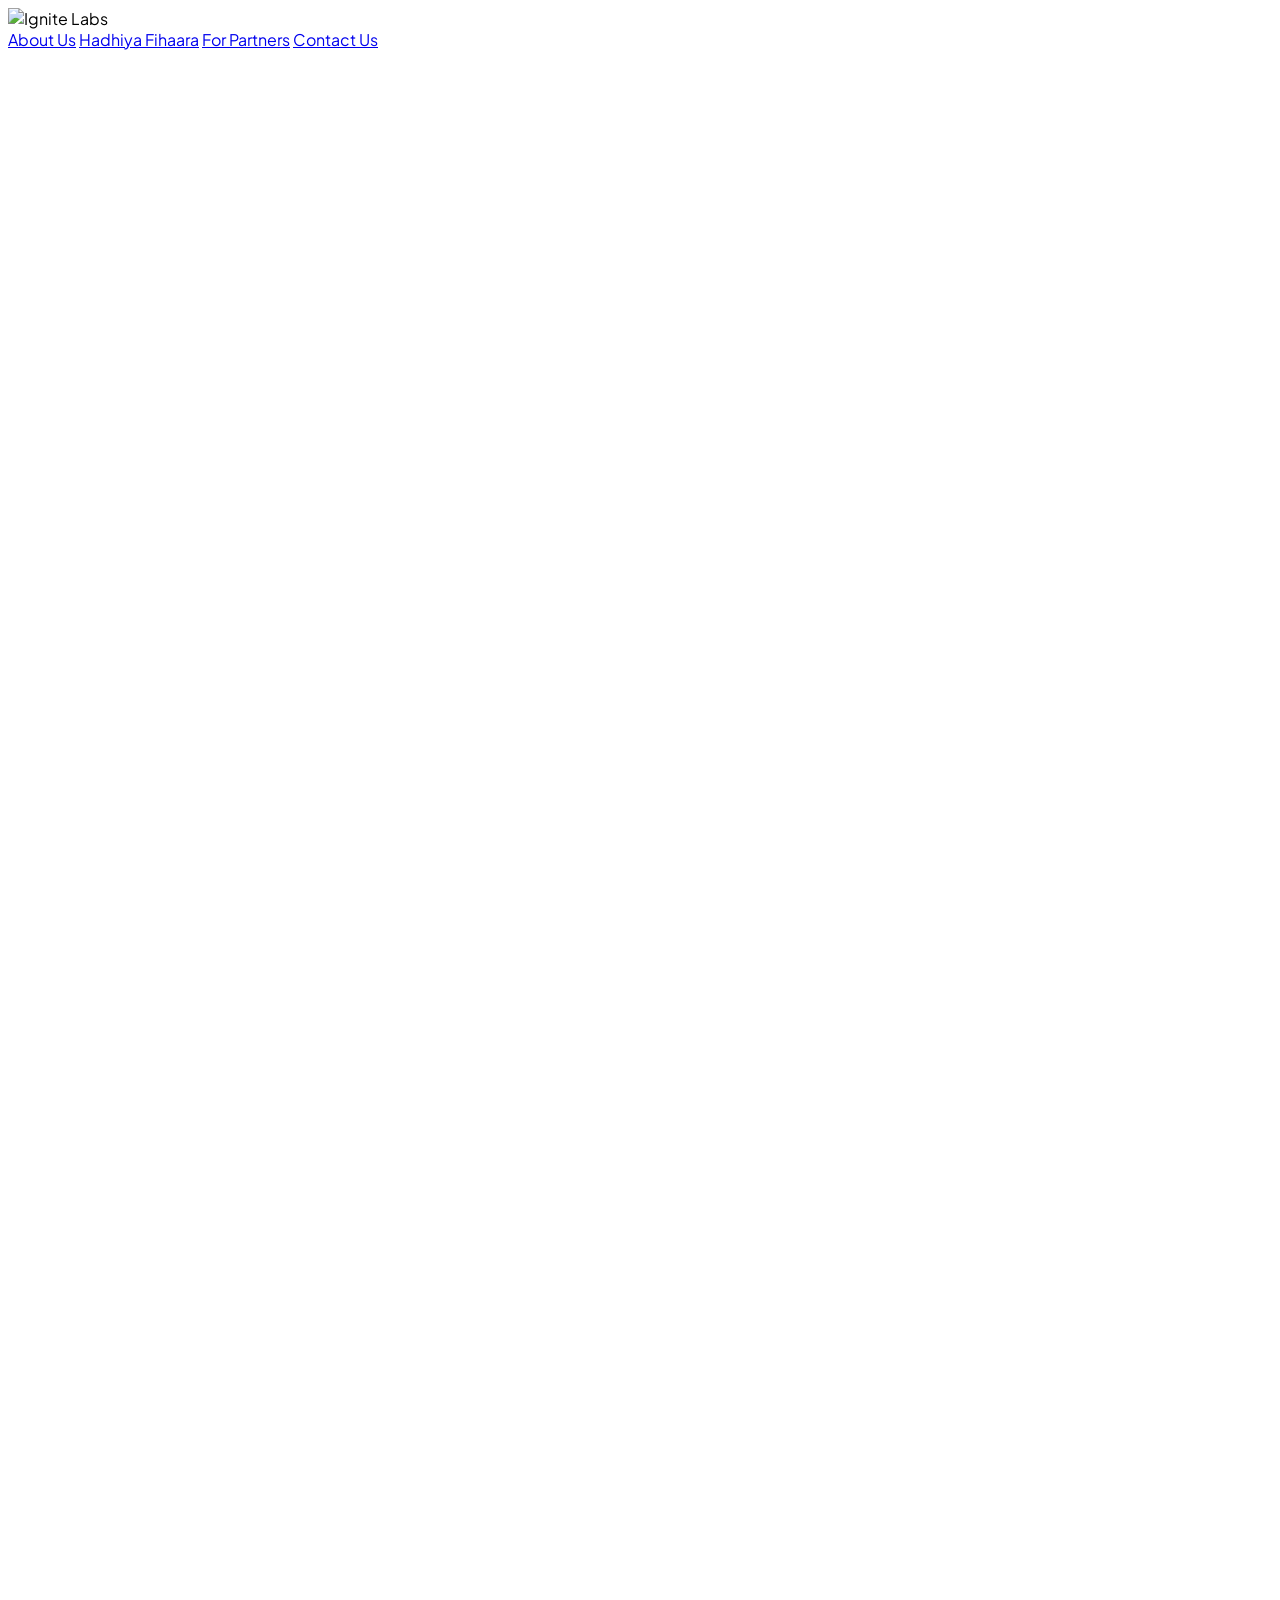
==== index.html @ 07622ad9 "feat: added homepage" ====
<!DOCTYPE html>
<html lang="en" class="scroll-smooth">
<head>
    <meta charset="UTF-8">
    <meta name="viewport" content="width=device-width, initial-scale=1.0">
    <title>Ignite Labs | Digital Engagement Platforms</title>
    <script src="https://cdn.tailwindcss.com"></script>
    <script src="https://unpkg.com/lucide@latest"></script>
    <link href="https://fonts.googleapis.com/css2?family=Plus+Jakarta+Sans:wght@300;400;500;600;700&display=swap" rel="stylesheet">
    <style>
        body { font-family: 'Plus Jakarta Sans', sans-serif; }
        .brand-gradient { background: linear-gradient(135deg, #f35d28 0%, #ff8c66 100%); }
        .glass { background: rgba(255, 255, 255, 0.03); backdrop-filter: blur(10px); }
        
        /* Scroll Reveal Animation Classes */
        .reveal {
            opacity: 0;
            transform: translateY(40px);
            transition: all 0.8s cubic-bezier(0.5, 0, 0, 1);
        }
        .reveal.active {
            opacity: 1;
            transform: translateY(0);
        }
        .delay-100 { transition-delay: 100ms; }
        .delay-200 { transition-delay: 200ms; }
        .delay-300 { transition-delay: 300ms; }
    </style>
</head>
<body class="bg-[#020617] text-slate-200 overflow-x-hidden">

    <nav class="fixed w-full z-50 glass border-b border-slate-800 transition-all duration-300">
        <div class="max-w-7xl mx-auto px-6 h-20 flex justify-between items-center">
            <div class="flex items-center gap-2">
                <img src="logo.svg" alt="Ignite Labs" class="h-10">
            </div>
            <div class="hidden md:flex gap-8 text-sm font-medium text-slate-400">
                <a href="#about" class="hover:text-[#f35d28] transition">About Us</a>
                <a href="#product" class="hover:text-[#f35d28] transition">Hadhiya Fihaara</a>
                <a href="#partners" class="hover:text-[#f35d28] transition">For Partners</a>
                <a href="#contact" class="bg-[#f35d28] text-white px-5 py-2 rounded-full hover:bg-orange-600 transition shadow-lg shadow-orange-500/20">Contact Us</a>
            </div>
        </div>
    </nav>

    <section class="relative pt-32 pb-20 lg:pt-48 lg:pb-32 overflow-hidden">
        <div class="max-w-7xl mx-auto px-6 grid lg:grid-cols-2 gap-12 items-center">
            <div class="relative z-10 reveal">
                <span class="text-[#f35d28] font-bold tracking-widest uppercase text-sm">Innovating Engagement</span>
                <h1 class="text-5xl lg:text-7xl font-extrabold text-white mt-4 mb-6 leading-tight">
                    Building the Future of <span class="text-[#f35d28]">Digital Value.</span>
                </h1>
                <p class="text-lg text-slate-400 mb-10 max-w-lg">
                    Ignite Labs develops scalable digital platforms designed to facilitate community engagement, rewards distribution, and promotional ecosystems in the Maldives.
                </p>
                <div class="flex gap-4">
                    <a href="#product" class="bg-[#f35d28] text-white px-8 py-4 rounded-xl font-bold hover:shadow-[0_0_20px_rgba(243,93,40,0.4)] transition-all">Explore Hadhiya Fihaara</a>
                </div>
            </div>
            <div class="relative reveal delay-200">
                <div class="absolute -inset-4 brand-gradient opacity-20 blur-3xl rounded-full"></div>
                <img src="https://images.unsplash.com/photo-1639762681485-074b7f938ba0?auto=format&fit=crop&q=80&w=1000" alt="Tech Infrastructure" class="relative rounded-3xl border border-slate-700 shadow-2xl">
            </div>
        </div>
    </section>

    <section id="about" class="py-24 bg-white text-slate-900">
        <div class="max-w-7xl mx-auto px-6">
            <div class="grid lg:grid-cols-2 gap-16 items-center">
                <div class="reveal">
                    <h2 class="text-4xl font-bold mb-6">Pioneering Localized Software Solutions</h2>
                    <p class="text-slate-600 text-lg leading-relaxed mb-6">
                        Registered in the Maldives, Ignite Labs is focused on building robust application infrastructure that bridges the gap between businesses and their communities. 
                    </p>
                    <p class="text-slate-600 text-lg leading-relaxed">
                        Our mission is to provide structured, transparent mechanisms for reward distribution while maintaining the highest standards of security and operational reliability.
                    </p>
                </div>
                <div class="grid grid-cols-2 gap-4">
                    <div class="p-8 bg-slate-50 rounded-2xl border border-slate-100 text-center reveal delay-100">
                        <div class="text-[#f35d28] font-bold text-4xl mb-2">100%</div>
                        <div class="text-slate-500 text-sm uppercase tracking-wide">Secure Infrastructure</div>
                    </div>
                    <div class="p-8 bg-slate-50 rounded-2xl border border-slate-100 text-center reveal delay-200">
                        <div class="text-[#f35d28] font-bold text-4xl mb-2">MVR</div>
                        <div class="text-slate-500 text-sm uppercase tracking-wide">Localized Focus</div>
                    </div>
                </div>
            </div>
        </div>
    </section>

    <section id="product" class="py-24 bg-[#020617] overflow-hidden">
        <div class="max-w-7xl mx-auto px-6">
            <div class="bg-slate-900/50 rounded-[2.5rem] border border-slate-800 p-8 lg:p-16 flex flex-col lg:flex-row gap-12 items-center reveal">
                <div class="lg:w-1/2 order-2 lg:order-1 reveal delay-100">
                    <img src="https://images.unsplash.com/photo-1512941937669-90a1b58e7e9c?auto=format&fit=crop&q=80&w=1000" alt="Hadhiya App" class="rounded-2xl shadow-2xl border border-slate-700">
                </div>
                <div class="lg:w-1/2 order-1 lg:order-2 reveal delay-200">
                    <div class="w-12 h-12 bg-[#f35d28]/10 rounded-lg flex items-center justify-center mb-6">
                        <i data-lucide="smartphone" class="text-[#f35d28]"></i>
                    </div>
                    <h2 class="text-4xl font-bold text-white mb-6 font-display">Hadhiya Fihaara App</h2>
                    <p class="text-slate-400 text-lg mb-8 leading-relaxed">
                        Our flagship digital rewards platform. Hadhiya Fihaara enables users to engage with promotional campaigns and redeem points effortlessly. It provides businesses with a powerful interface to distribute incentives and track engagement in real-time.
                    </p>
                    <ul class="space-y-4 mb-10">
                        <li class="flex items-start gap-3 text-slate-300">
                            <i data-lucide="check-circle-2" class="text-[#f35d28] shrink-0 mt-1"></i>
                            <span>Real-time digital reward and points redemption</span>
                        </li>
                        <li class="flex items-start gap-3 text-slate-300">
                            <i data-lucide="check-circle-2" class="text-[#f35d28] shrink-0 mt-1"></i>
                            <span>Structured merchant promotion and raffle tools</span>
                        </li>
                        <li class="flex items-start gap-3 text-slate-300">
                            <i data-lucide="check-circle-2" class="text-[#f35d28] shrink-0 mt-1"></i>
                            <span>Transparent participation and loyalty tracking</span>
                        </li>
                    </ul>
                </div>
            </div>
        </div>
    </section>

    <section id="partners" class="py-24 bg-[#0a0f24] border-y border-slate-800">
        <div class="max-w-7xl mx-auto px-6">
            <div class="text-center mb-16 reveal">
                <h2 class="text-4xl font-bold text-white mb-4">Designed for Brand Growth</h2>
                <p class="text-slate-400 max-w-2xl mx-auto">We provide local merchants, retailers, and media partners with a modern ecosystem to boost customer loyalty and campaign participation.</p>
            </div>
            
            <div class="grid md:grid-cols-3 gap-8 relative">
                <div class="hidden md:block absolute top-12 left-[16%] right-[16%] h-0.5 bg-slate-800 z-0"></div>

                <div class="relative z-10 text-center reveal delay-100">
                    <div class="w-24 h-24 mx-auto bg-slate-900 border-2 border-slate-700 rounded-full flex items-center justify-center mb-6 shadow-[0_0_30px_rgba(243,93,40,0.15)]">
                        <i data-lucide="megaphone" class="text-[#f35d28] w-10 h-10"></i>
                    </div>
                    <h3 class="text-xl font-bold text-white mb-3">1. Launch Campaigns</h3>
                    <p class="text-slate-400 text-sm">Merchants and media partners easily set up digital promotions, points systems, or live raffles via our partner portal.</p>
                </div>

                <div class="relative z-10 text-center reveal delay-200">
                    <div class="w-24 h-24 mx-auto bg-[#f35d28] border-4 border-[#0a0f24] rounded-full flex items-center justify-center mb-6 shadow-xl shadow-orange-500/20">
                        <i data-lucide="users" class="text-white w-10 h-10"></i>
                    </div>
                    <h3 class="text-xl font-bold text-white mb-3">2. Engage Users</h3>
                    <p class="text-slate-400 text-sm">Customers participate seamlessly through the Hadhiya mobile app, driving digital footfall and brand interaction.</p>
                </div>

                <div class="relative z-10 text-center reveal delay-300">
                    <div class="w-24 h-24 mx-auto bg-slate-900 border-2 border-slate-700 rounded-full flex items-center justify-center mb-6 shadow-[0_0_30px_rgba(243,93,40,0.15)]">
                        <i data-lucide="award" class="text-[#f35d28] w-10 h-10"></i>
                    </div>
                    <h3 class="text-xl font-bold text-white mb-3">3. Reward Loyalty</h3>
                    <p class="text-slate-400 text-sm">Distribute promotional points, exclusive vouchers, and raffle prizes securely to participating users.</p>
                </div>
            </div>
        </div>
    </section>

    <section id="capabilities" class="py-24">
        <div class="max-w-7xl mx-auto px-6 text-center mb-16 reveal">
            <h2 class="text-4xl font-bold text-white mb-4">Platform Capabilities</h2>
            <p class="text-slate-400 max-w-2xl mx-auto">Engineered for high-traffic environments and secure digital interactions.</p>
        </div>
        <div class="max-w-7xl mx-auto px-6 grid md:grid-cols-2 lg:grid-cols-4 gap-6">
            <div class="p-8 rounded-3xl border border-slate-800 bg-slate-900/30 hover:bg-slate-900/60 transition reveal">
                <i data-lucide="gift" class="text-[#f35d28] mb-6 w-10 h-10"></i>
                <h3 class="text-xl font-bold text-white mb-3">Digital Rewards</h3>
                <p class="text-slate-400 text-sm">Centralized tools for seamless distribution of incentives and promotional vouchers.</p>
            </div>
            <div class="p-8 rounded-3xl border border-slate-800 bg-slate-900/30 hover:bg-slate-900/60 transition reveal delay-100">
                <i data-lucide="bar-chart-3" class="text-[#f35d28] mb-6 w-10 h-10"></i>
                <h3 class="text-xl font-bold text-white mb-3">Campaign Analytics</h3>
                <p class="text-slate-400 text-sm">Provide participating merchants with clear insights into promotion performance and reach.</p>
            </div>
            <div class="p-8 rounded-3xl border border-slate-800 bg-slate-900/30 hover:bg-slate-900/60 transition reveal delay-200">
                <i data-lucide="layers" class="text-[#f35d28] mb-6 w-10 h-10"></i>
                <h3 class="text-xl font-bold text-white mb-3">Scalable Architecture</h3>
                <p class="text-slate-400 text-sm">Cloud-native infrastructure designed to handle growth and rapid spikes in traffic.</p>
            </div>
            <div class="p-8 rounded-3xl border border-slate-800 bg-slate-900/30 hover:bg-slate-900/60 transition reveal delay-300">
                <i data-lucide="shield-check" class="text-[#f35d28] mb-6 w-10 h-10"></i>
                <h3 class="text-xl font-bold text-white mb-3">Secure Systems</h3>
                <p class="text-slate-400 text-sm">Hardened security protocols protecting both merchant and user data interactions.</p>
            </div>
        </div>
    </section>

    <footer id="contact" class="bg-slate-950 border-t border-slate-900 pt-20 pb-10">
        <div class="max-w-7xl mx-auto px-6 grid md:grid-cols-3 gap-12 mb-16 reveal">
            <div>
                <img src="logo.svg" alt="Ignite Labs" class="h-10 mb-6">
                <p class="text-slate-500 text-sm max-w-xs leading-relaxed">
                    Developing digital platforms designed to power modern engagement and reward ecosystems in the Maldives and beyond.
                </p>
            </div>
            <div>
                <h4 class="text-white font-bold mb-6 italic underline decoration-[#f35d28]">Navigation</h4>
                <ul class="space-y-4 text-sm text-slate-400">
                    <li><a href="#about" class="hover:text-white transition">About Ignite Labs</a></li>
                    <li><a href="#product" class="hover:text-white transition">Hadhiya Fihaara</a></li>
                    <li><a href="#partners" class="hover:text-white transition">For Partners</a></li>
                    <li><a href="#capabilities" class="hover:text-white transition">Platform Capabilities</a></li>
                </ul>
            </div>
            <div>
                <h4 class="text-white font-bold mb-6 italic underline decoration-[#f35d28]">Contact</h4>
                <p class="text-slate-400 text-sm mb-4">Interested in partnering with us?</p>
                <a href="mailto:contact@ignitelabs.mv" class="text-white font-medium hover:text-[#f35d28] transition flex items-center gap-2">
                    <i data-lucide="mail" class="w-4 h-4"></i>
                    contact@ignitelabs.mv
                </a>
            </div>
        </div>
        <div class="max-w-7xl mx-auto px-6 border-t border-slate-900 pt-8 flex flex-col md:flex-row justify-between items-center gap-4 reveal">
            <p class="text-slate-600 text-xs">© 2026 Ignite Labs LLC. All rights reserved.</p>
            <div class="flex gap-6 text-slate-600 text-xs">
                <a href="#" class="hover:text-slate-400 transition">Privacy Policy</a>
                <a href="#" class="hover:text-slate-400 transition">Terms of Service</a>
            </div>
        </div>
    </footer>

    <script>
        // Initialize Icons
        lucide.createIcons();

        // Scroll Reveal Logic
        document.addEventListener('DOMContentLoaded', () => {
            const observerOptions = {
                root: null,
                rootMargin: '0px',
                threshold: 0.15 
            };

            const observer = new IntersectionObserver((entries, observer) => {
                entries.forEach(entry => {
                    if (entry.isIntersecting) {
                        entry.target.classList.add('active');
                        observer.unobserve(entry.target); 
                    }
                });
            }, observerOptions);

            document.querySelectorAll('.reveal').forEach((element) => {
                observer.observe(element);
            });
        });
    </script>
</body>
</html>
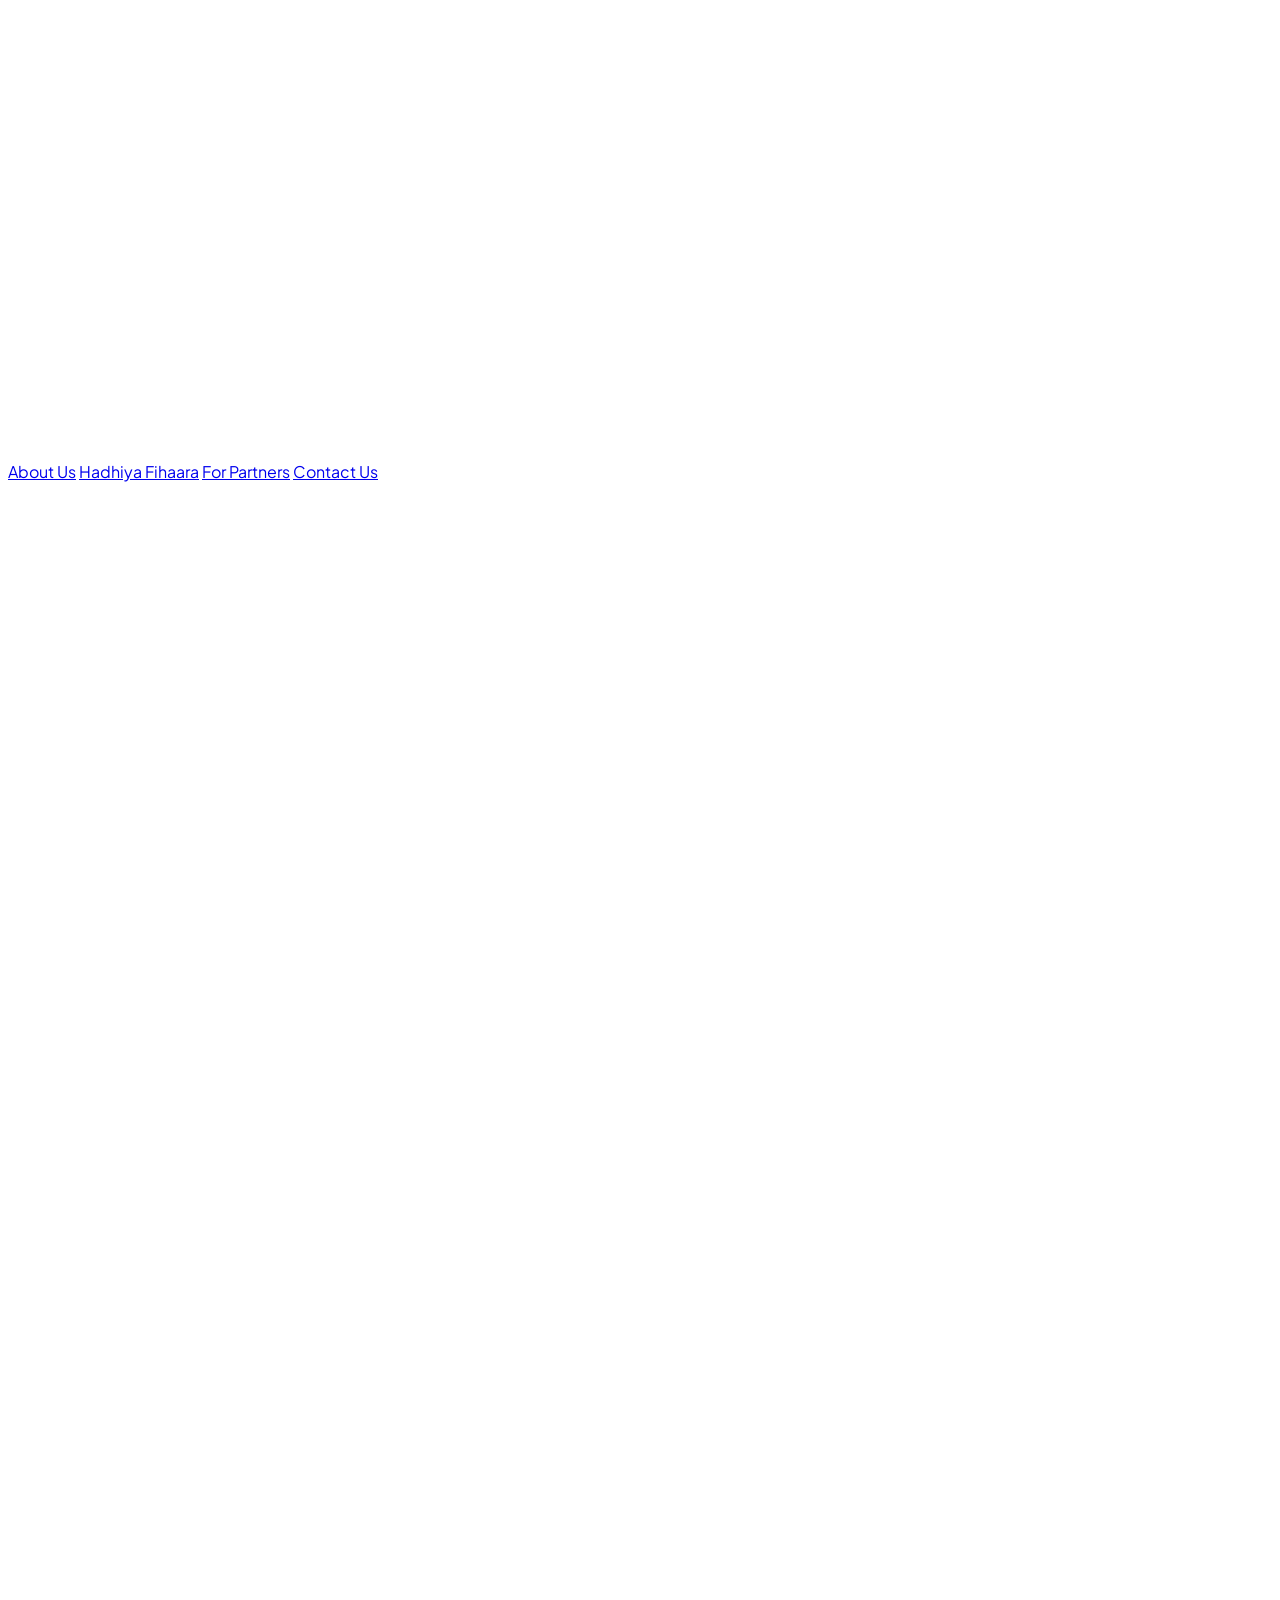
==== commit e38f6f9a: "patch: logo update" ====
--- a/index.html
+++ b/index.html
@@ -32,7 +32,7 @@
     <nav class="fixed w-full z-50 glass border-b border-slate-800 transition-all duration-300">
         <div class="max-w-7xl mx-auto px-6 h-20 flex justify-between items-center">
             <div class="flex items-center gap-2">
-                <img src="logo.svg" alt="Ignite Labs" class="h-10">
+                <img src="logo_hr_light.svg" alt="Ignite Labs" class="h-10">
             </div>
             <div class="hidden md:flex gap-8 text-sm font-medium text-slate-400">
                 <a href="#about" class="hover:text-[#f35d28] transition">About Us</a>
@@ -218,8 +218,8 @@
         <div class="max-w-7xl mx-auto px-6 border-t border-slate-900 pt-8 flex flex-col md:flex-row justify-between items-center gap-4 reveal">
             <p class="text-slate-600 text-xs">© 2026 Ignite Labs LLC. All rights reserved.</p>
             <div class="flex gap-6 text-slate-600 text-xs">
-                <a href="#" class="hover:text-slate-400 transition">Privacy Policy</a>
-                <a href="#" class="hover:text-slate-400 transition">Terms of Service</a>
+                <a href="privacy.html" class="hover:text-slate-400 transition">Privacy Policy</a>
+                <a href="terms.html" class="hover:text-slate-400 transition">Terms of Service</a>
             </div>
         </div>
     </footer>
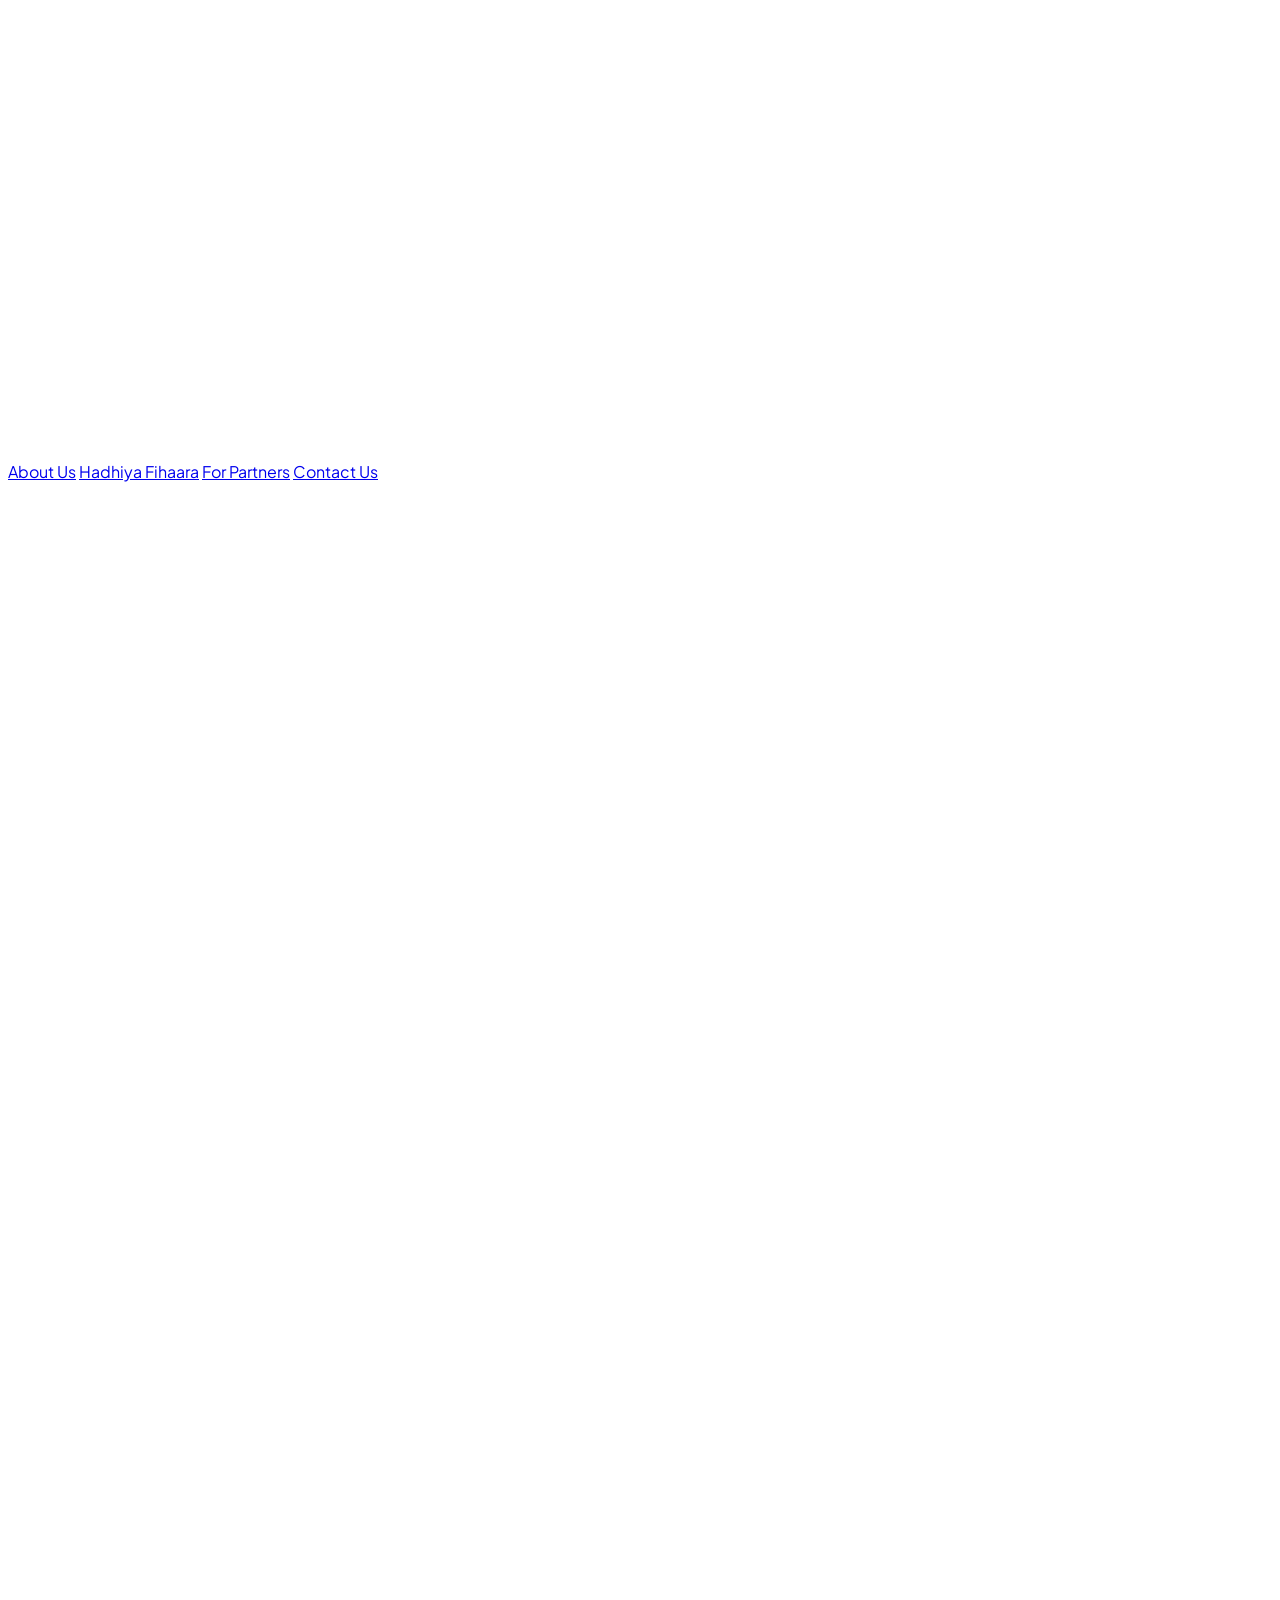
==== commit e5be4293: "patch: footer logo update" ====
--- a/index.html
+++ b/index.html
@@ -192,7 +192,7 @@
     <footer id="contact" class="bg-slate-950 border-t border-slate-900 pt-20 pb-10">
         <div class="max-w-7xl mx-auto px-6 grid md:grid-cols-3 gap-12 mb-16 reveal">
             <div>
-                <img src="logo.svg" alt="Ignite Labs" class="h-10 mb-6">
+                <img src="logo_hr_light.svg" alt="Ignite Labs" class="h-10 mb-6">
                 <p class="text-slate-500 text-sm max-w-xs leading-relaxed">
                     Developing digital platforms designed to power modern engagement and reward ecosystems in the Maldives and beyond.
                 </p>
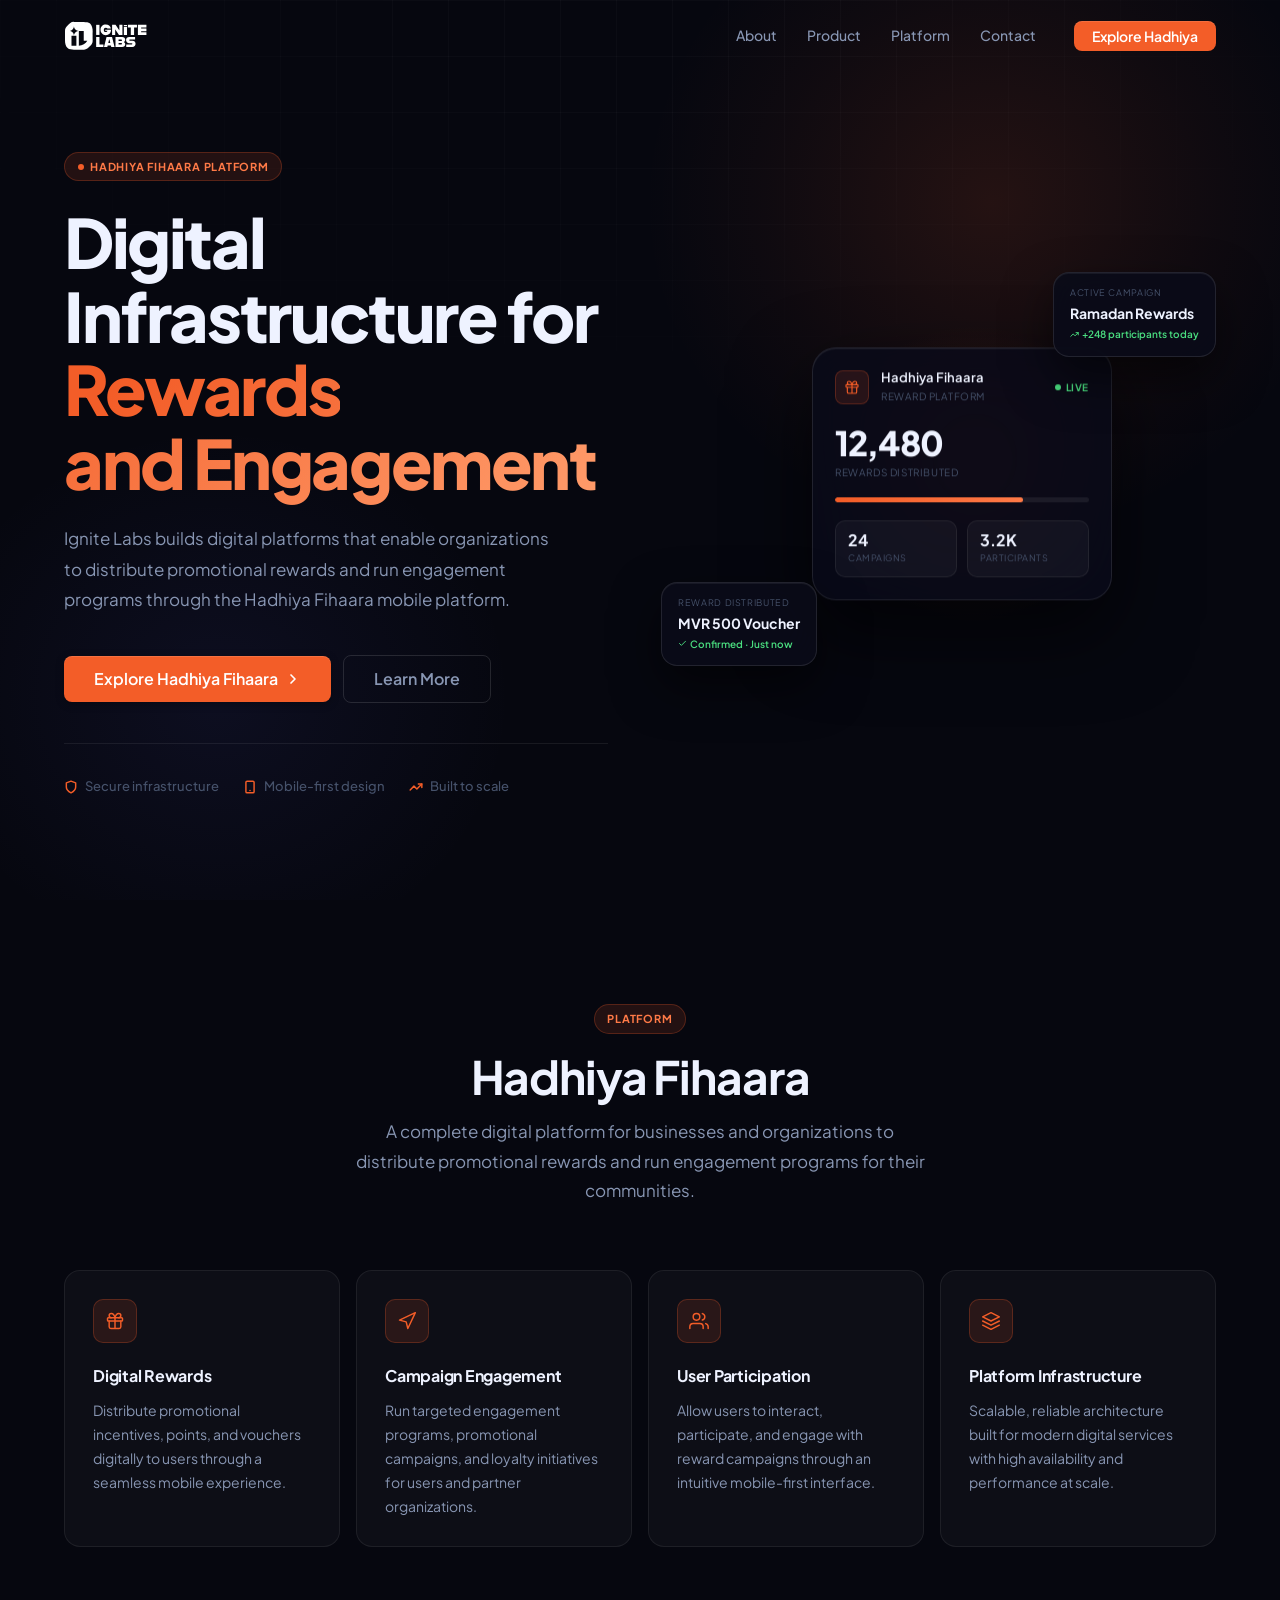
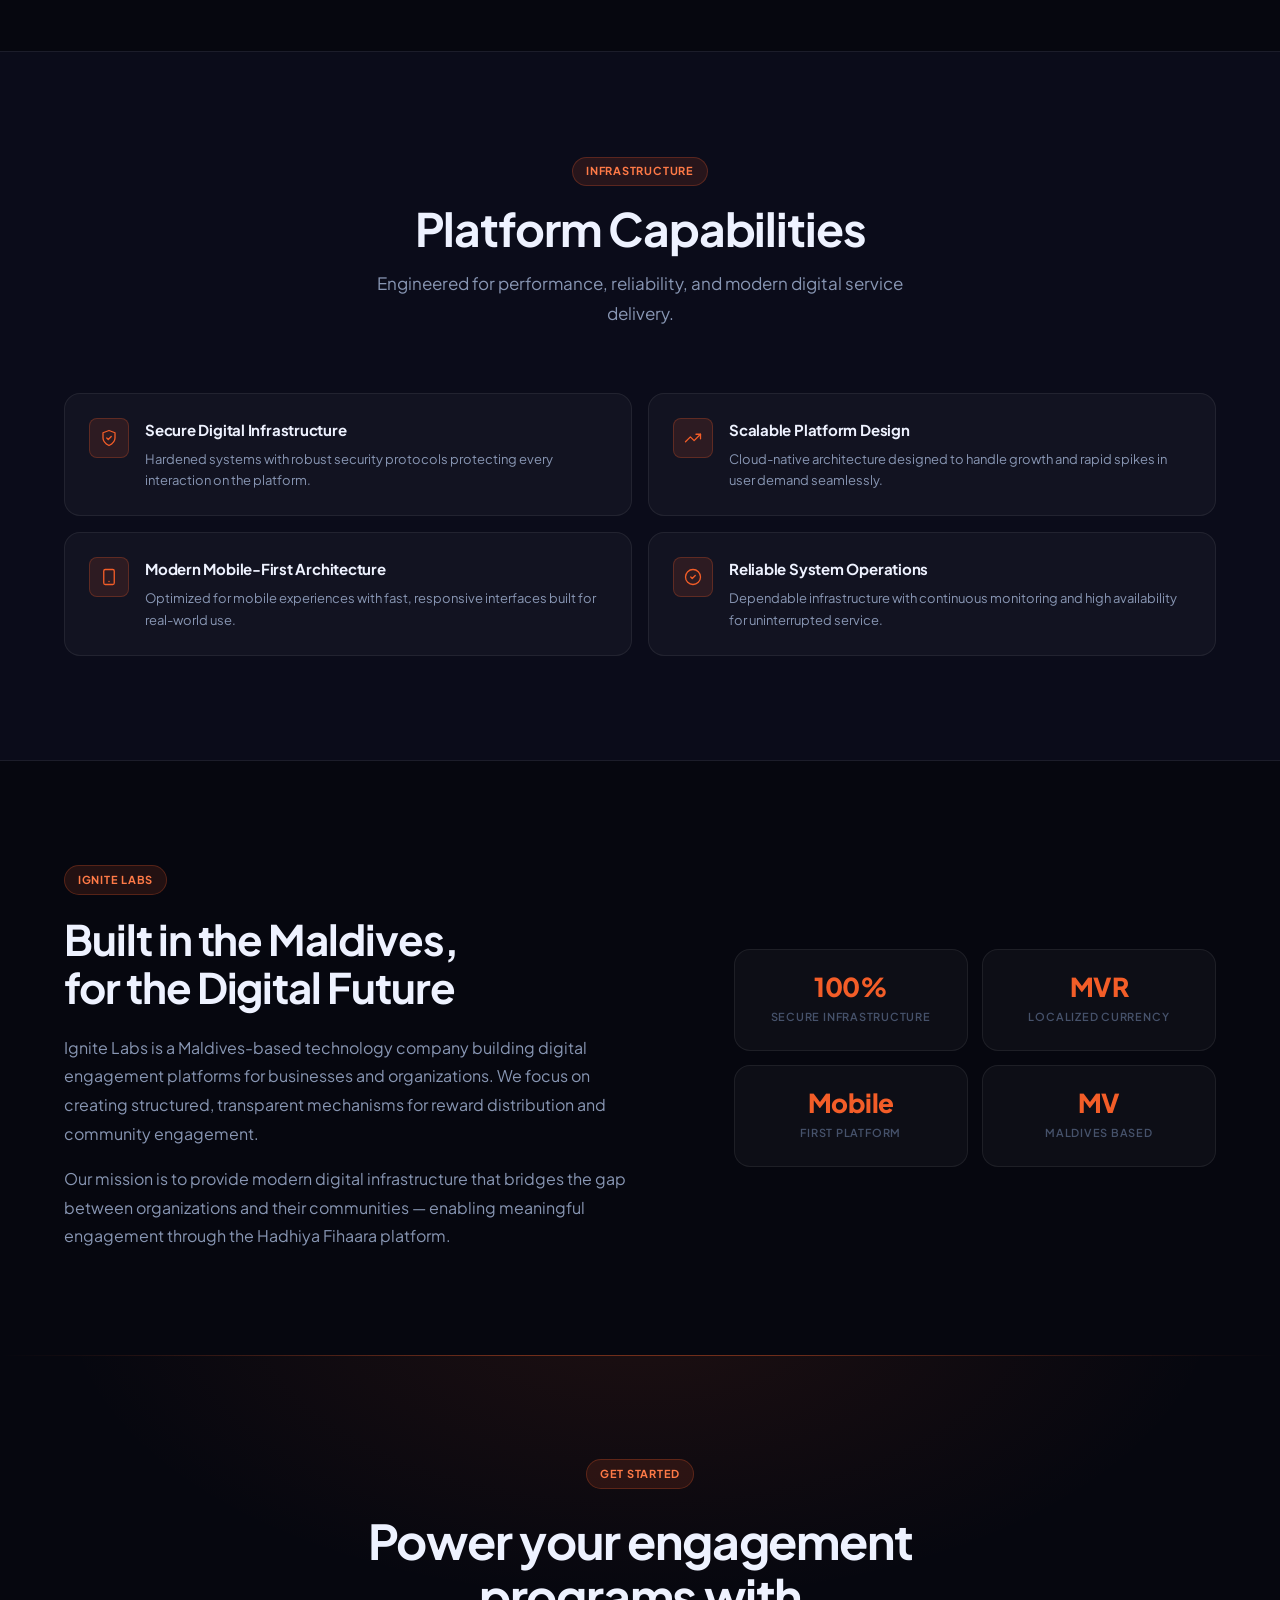
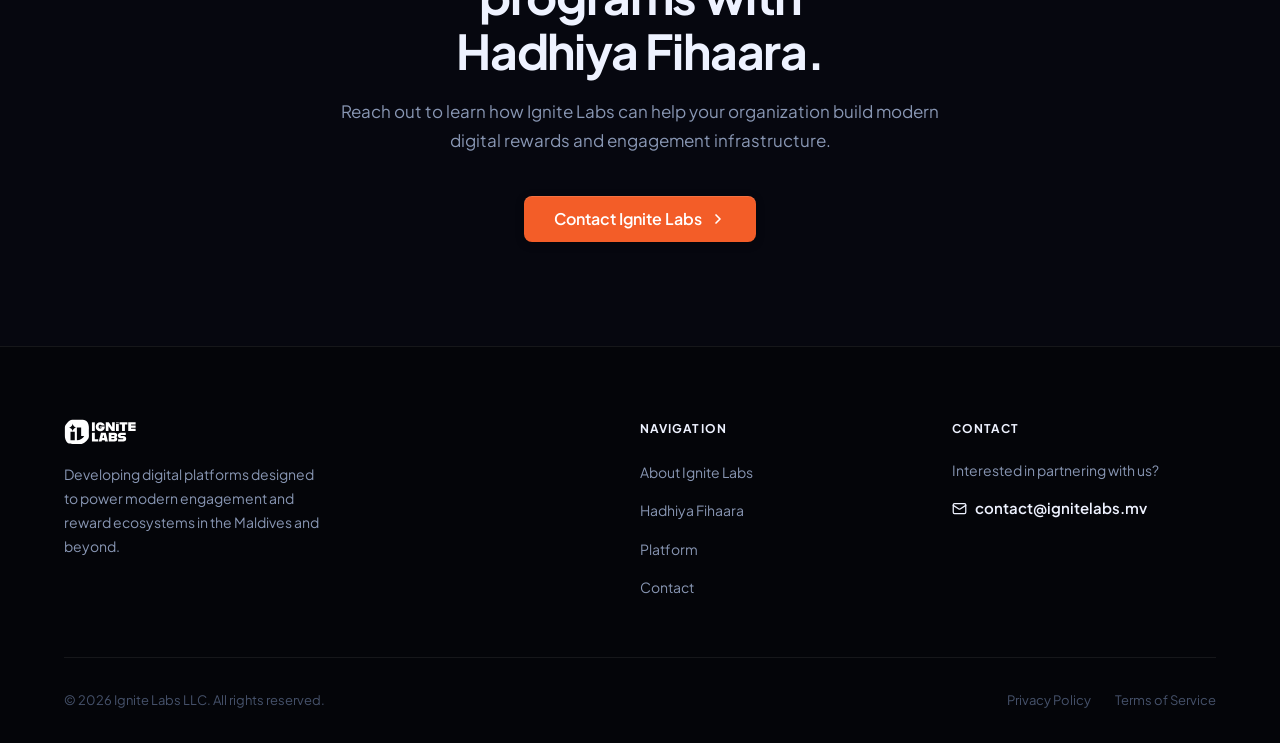
==== commit f1ab55fe: "Redesign: premium fintech/SaaS landing page Complete redesign of the Ignite Labs website into a prem" ====
--- a/index.html
+++ b/index.html
@@ -1,254 +1,522 @@
 <!DOCTYPE html>
-<html lang="en" class="scroll-smooth">
+<html lang="en">
 <head>
-    <meta charset="UTF-8">
-    <meta name="viewport" content="width=device-width, initial-scale=1.0">
-    <title>Ignite Labs | Digital Engagement Platforms</title>
-    <script src="https://cdn.tailwindcss.com"></script>
-    <script src="https://unpkg.com/lucide@latest"></script>
-    <link href="https://fonts.googleapis.com/css2?family=Plus+Jakarta+Sans:wght@300;400;500;600;700&display=swap" rel="stylesheet">
-    <style>
-        body { font-family: 'Plus Jakarta Sans', sans-serif; }
-        .brand-gradient { background: linear-gradient(135deg, #f35d28 0%, #ff8c66 100%); }
-        .glass { background: rgba(255, 255, 255, 0.03); backdrop-filter: blur(10px); }
-        
-        /* Scroll Reveal Animation Classes */
-        .reveal {
-            opacity: 0;
-            transform: translateY(40px);
-            transition: all 0.8s cubic-bezier(0.5, 0, 0, 1);
-        }
-        .reveal.active {
-            opacity: 1;
-            transform: translateY(0);
-        }
-        .delay-100 { transition-delay: 100ms; }
-        .delay-200 { transition-delay: 200ms; }
-        .delay-300 { transition-delay: 300ms; }
-    </style>
+  <meta charset="UTF-8">
+  <meta name="viewport" content="width=device-width, initial-scale=1.0">
+  <title>Ignite Labs — Digital Infrastructure for Rewards and Engagement</title>
+  <meta name="description" content="Ignite Labs builds digital platforms that enable organizations to distribute promotional rewards and run engagement programs through the Hadhiya Fihaara mobile platform.">
+  <meta name="theme-color" content="#06070f">
+
+  <link rel="preconnect" href="https://fonts.googleapis.com">
+  <link rel="preconnect" href="https://fonts.gstatic.com" crossorigin>
+  <link href="https://fonts.googleapis.com/css2?family=Plus+Jakarta+Sans:wght@400;500;600;700;800&display=swap" rel="stylesheet">
+  <link rel="stylesheet" href="styles.css">
 </head>
-<body class="bg-[#020617] text-slate-200 overflow-x-hidden">
-
-    <nav class="fixed w-full z-50 glass border-b border-slate-800 transition-all duration-300">
-        <div class="max-w-7xl mx-auto px-6 h-20 flex justify-between items-center">
-            <div class="flex items-center gap-2">
-                <img src="logo_hr_light.svg" alt="Ignite Labs" class="h-10">
+<body>
+
+  <!-- ════════════════════════════════════════════
+       NAVIGATION
+  ════════════════════════════════════════════ -->
+  <nav class="nav" id="nav">
+    <div class="nav__inner">
+      <a href="#" class="nav__logo" aria-label="Ignite Labs home">
+        <img src="logo_hr_light.svg" alt="Ignite Labs">
+      </a>
+
+      <div class="nav__links">
+        <a href="#about">About</a>
+        <a href="#product">Product</a>
+        <a href="#platform">Platform</a>
+        <a href="#contact">Contact</a>
+      </div>
+
+      <div class="nav__cta">
+        <a href="#product" class="btn btn--nav">Explore Hadhiya</a>
+      </div>
+
+      <button class="nav__mobile-btn" id="mobile-btn" aria-label="Open menu" aria-expanded="false">
+        <svg xmlns="http://www.w3.org/2000/svg" width="22" height="22" viewBox="0 0 24 24"
+             fill="none" stroke="currentColor" stroke-width="2"
+             stroke-linecap="round" stroke-linejoin="round">
+          <line x1="3" y1="6"  x2="21" y2="6"/>
+          <line x1="3" y1="12" x2="21" y2="12"/>
+          <line x1="3" y1="18" x2="21" y2="18"/>
+        </svg>
+      </button>
+    </div>
+
+    <div class="nav__mobile-menu" id="mobile-menu">
+      <a href="#about">About</a>
+      <a href="#product">Product</a>
+      <a href="#platform">Platform</a>
+      <a href="#contact">Contact</a>
+      <a href="#product" class="btn btn--primary" style="margin-top:0.5rem;justify-content:center;">Explore Hadhiya</a>
+    </div>
+  </nav>
+
+
+  <!-- ════════════════════════════════════════════
+       HERO
+  ════════════════════════════════════════════ -->
+  <section class="hero" id="home">
+    <div class="hero__bg" aria-hidden="true">
+      <div class="hero__bg-r1"></div>
+      <div class="hero__bg-r2"></div>
+      <div class="hero__bg-grid"></div>
+    </div>
+
+    <div class="container hero__container">
+
+      <!-- Left: copy -->
+      <div class="hero__content">
+        <div class="hero__eyebrow">
+          <span class="badge">
+            <span class="badge__dot"></span>
+            Hadhiya Fihaara Platform
+          </span>
+        </div>
+
+        <h1 class="hero__headline">
+          Digital Infrastructure for
+          <span>Rewards and&nbsp;Engagement</span>
+        </h1>
+
+        <p class="hero__subtext">
+          Ignite Labs builds digital platforms that enable organizations to distribute
+          promotional rewards and run engagement programs through the Hadhiya Fihaara
+          mobile platform.
+        </p>
+
+        <div class="hero__actions">
+          <a href="#product" class="btn btn--primary btn--lg">
+            Explore Hadhiya Fihaara
+            <svg xmlns="http://www.w3.org/2000/svg" width="16" height="16" viewBox="0 0 24 24"
+                 fill="none" stroke="currentColor" stroke-width="2.5"
+                 stroke-linecap="round" stroke-linejoin="round" aria-hidden="true">
+              <path d="m9 18 6-6-6-6"/>
+            </svg>
+          </a>
+          <a href="#about" class="btn btn--ghost btn--lg">Learn More</a>
+        </div>
+
+        <div class="hero__trust">
+          <span class="hero__trust-item">
+            <svg xmlns="http://www.w3.org/2000/svg" width="14" height="14" viewBox="0 0 24 24"
+                 fill="none" stroke="currentColor" stroke-width="2.5"
+                 stroke-linecap="round" stroke-linejoin="round" aria-hidden="true">
+              <path d="M12 22s8-4 8-10V5l-8-3-8 3v7c0 6 8 10 8 10z"/>
+            </svg>
+            Secure infrastructure
+          </span>
+          <span class="hero__trust-item">
+            <svg xmlns="http://www.w3.org/2000/svg" width="14" height="14" viewBox="0 0 24 24"
+                 fill="none" stroke="currentColor" stroke-width="2.5"
+                 stroke-linecap="round" stroke-linejoin="round" aria-hidden="true">
+              <rect x="5" y="2" width="14" height="20" rx="2" ry="2"/>
+              <line x1="12" y1="18" x2="12.01" y2="18"/>
+            </svg>
+            Mobile-first design
+          </span>
+          <span class="hero__trust-item">
+            <svg xmlns="http://www.w3.org/2000/svg" width="14" height="14" viewBox="0 0 24 24"
+                 fill="none" stroke="currentColor" stroke-width="2.5"
+                 stroke-linecap="round" stroke-linejoin="round" aria-hidden="true">
+              <polyline points="22 7 13.5 15.5 8.5 10.5 2 17"/>
+              <polyline points="16 7 22 7 22 13"/>
+            </svg>
+            Built to scale
+          </span>
+        </div>
+      </div>
+
+      <!-- Right: CSS product mockup -->
+      <div class="hero__visual" aria-hidden="true">
+        <div class="mockup">
+          <div class="mockup__glow"></div>
+
+          <!-- Main dashboard card -->
+          <div class="mockup__main">
+            <div class="mockup__header">
+              <div class="mockup__icon">
+                <!-- Gift icon -->
+                <svg xmlns="http://www.w3.org/2000/svg" width="16" height="16" viewBox="0 0 24 24"
+                     fill="none" stroke="currentColor" stroke-width="1.75"
+                     stroke-linecap="round" stroke-linejoin="round">
+                  <rect x="3" y="8" width="18" height="4" rx="1"/>
+                  <path d="M12 8v13M19 12v7a2 2 0 0 1-2 2H7a2 2 0 0 1-2-2v-7"/>
+                  <path d="M7.5 8a2.5 2.5 0 0 1 0-5A4.8 8 0 0 1 12 8a4.8 8 0 0 1 4.5-5 2.5 2.5 0 0 1 0 5"/>
+                </svg>
+              </div>
+              <div>
+                <div class="mockup__name">Hadhiya Fihaara</div>
+                <div class="mockup__sub">Reward Platform</div>
+              </div>
+              <div class="mockup__live">
+                <span class="mockup__live-dot"></span>
+                Live
+              </div>
             </div>
-            <div class="hidden md:flex gap-8 text-sm font-medium text-slate-400">
-                <a href="#about" class="hover:text-[#f35d28] transition">About Us</a>
-                <a href="#product" class="hover:text-[#f35d28] transition">Hadhiya Fihaara</a>
-                <a href="#partners" class="hover:text-[#f35d28] transition">For Partners</a>
-                <a href="#contact" class="bg-[#f35d28] text-white px-5 py-2 rounded-full hover:bg-orange-600 transition shadow-lg shadow-orange-500/20">Contact Us</a>
+
+            <div class="mockup__stat">
+              <div class="mockup__stat-num">12,480</div>
+              <div class="mockup__stat-lbl">Rewards Distributed</div>
             </div>
-        </div>
-    </nav>
-
-    <section class="relative pt-32 pb-20 lg:pt-48 lg:pb-32 overflow-hidden">
-        <div class="max-w-7xl mx-auto px-6 grid lg:grid-cols-2 gap-12 items-center">
-            <div class="relative z-10 reveal">
-                <span class="text-[#f35d28] font-bold tracking-widest uppercase text-sm">Innovating Engagement</span>
-                <h1 class="text-5xl lg:text-7xl font-extrabold text-white mt-4 mb-6 leading-tight">
-                    Building the Future of <span class="text-[#f35d28]">Digital Value.</span>
-                </h1>
-                <p class="text-lg text-slate-400 mb-10 max-w-lg">
-                    Ignite Labs develops scalable digital platforms designed to facilitate community engagement, rewards distribution, and promotional ecosystems in the Maldives.
-                </p>
-                <div class="flex gap-4">
-                    <a href="#product" class="bg-[#f35d28] text-white px-8 py-4 rounded-xl font-bold hover:shadow-[0_0_20px_rgba(243,93,40,0.4)] transition-all">Explore Hadhiya Fihaara</a>
-                </div>
+
+            <div class="mockup__bar">
+              <div class="mockup__bar-fill"></div>
             </div>
-            <div class="relative reveal delay-200">
-                <div class="absolute -inset-4 brand-gradient opacity-20 blur-3xl rounded-full"></div>
-                <img src="https://images.unsplash.com/photo-1639762681485-074b7f938ba0?auto=format&fit=crop&q=80&w=1000" alt="Tech Infrastructure" class="relative rounded-3xl border border-slate-700 shadow-2xl">
+
+            <div class="mockup__row">
+              <div class="mockup__cell">
+                <div class="mockup__cell-num">24</div>
+                <div class="mockup__cell-lbl">Campaigns</div>
+              </div>
+              <div class="mockup__cell">
+                <div class="mockup__cell-num">3.2K</div>
+                <div class="mockup__cell-lbl">Participants</div>
+              </div>
             </div>
-        </div>
-    </section>
-
-    <section id="about" class="py-24 bg-white text-slate-900">
-        <div class="max-w-7xl mx-auto px-6">
-            <div class="grid lg:grid-cols-2 gap-16 items-center">
-                <div class="reveal">
-                    <h2 class="text-4xl font-bold mb-6">Pioneering Localized Software Solutions</h2>
-                    <p class="text-slate-600 text-lg leading-relaxed mb-6">
-                        Registered in the Maldives, Ignite Labs is focused on building robust application infrastructure that bridges the gap between businesses and their communities. 
-                    </p>
-                    <p class="text-slate-600 text-lg leading-relaxed">
-                        Our mission is to provide structured, transparent mechanisms for reward distribution while maintaining the highest standards of security and operational reliability.
-                    </p>
-                </div>
-                <div class="grid grid-cols-2 gap-4">
-                    <div class="p-8 bg-slate-50 rounded-2xl border border-slate-100 text-center reveal delay-100">
-                        <div class="text-[#f35d28] font-bold text-4xl mb-2">100%</div>
-                        <div class="text-slate-500 text-sm uppercase tracking-wide">Secure Infrastructure</div>
-                    </div>
-                    <div class="p-8 bg-slate-50 rounded-2xl border border-slate-100 text-center reveal delay-200">
-                        <div class="text-[#f35d28] font-bold text-4xl mb-2">MVR</div>
-                        <div class="text-slate-500 text-sm uppercase tracking-wide">Localized Focus</div>
-                    </div>
-                </div>
+          </div>
+
+          <!-- Float card 1: campaign stat -->
+          <div class="mockup__float mockup__float--1">
+            <div class="mockup__float-eyebrow">Active Campaign</div>
+            <div class="mockup__float-val">Ramadan Rewards</div>
+            <div class="mockup__float-sub">
+              <svg xmlns="http://www.w3.org/2000/svg" width="9" height="9" viewBox="0 0 24 24"
+                   fill="none" stroke="currentColor" stroke-width="2.5"
+                   stroke-linecap="round" stroke-linejoin="round" aria-hidden="true">
+                <polyline points="22 7 13.5 15.5 8.5 10.5 2 17"/>
+                <polyline points="16 7 22 7 22 13"/>
+              </svg>
+              +248 participants today
             </div>
-        </div>
-    </section>
-
-    <section id="product" class="py-24 bg-[#020617] overflow-hidden">
-        <div class="max-w-7xl mx-auto px-6">
-            <div class="bg-slate-900/50 rounded-[2.5rem] border border-slate-800 p-8 lg:p-16 flex flex-col lg:flex-row gap-12 items-center reveal">
-                <div class="lg:w-1/2 order-2 lg:order-1 reveal delay-100">
-                    <img src="https://images.unsplash.com/photo-1512941937669-90a1b58e7e9c?auto=format&fit=crop&q=80&w=1000" alt="Hadhiya App" class="rounded-2xl shadow-2xl border border-slate-700">
-                </div>
-                <div class="lg:w-1/2 order-1 lg:order-2 reveal delay-200">
-                    <div class="w-12 h-12 bg-[#f35d28]/10 rounded-lg flex items-center justify-center mb-6">
-                        <i data-lucide="smartphone" class="text-[#f35d28]"></i>
-                    </div>
-                    <h2 class="text-4xl font-bold text-white mb-6 font-display">Hadhiya Fihaara App</h2>
-                    <p class="text-slate-400 text-lg mb-8 leading-relaxed">
-                        Our flagship digital rewards platform. Hadhiya Fihaara enables users to engage with promotional campaigns and redeem points effortlessly. It provides businesses with a powerful interface to distribute incentives and track engagement in real-time.
-                    </p>
-                    <ul class="space-y-4 mb-10">
-                        <li class="flex items-start gap-3 text-slate-300">
-                            <i data-lucide="check-circle-2" class="text-[#f35d28] shrink-0 mt-1"></i>
-                            <span>Real-time digital reward and points redemption</span>
-                        </li>
-                        <li class="flex items-start gap-3 text-slate-300">
-                            <i data-lucide="check-circle-2" class="text-[#f35d28] shrink-0 mt-1"></i>
-                            <span>Structured merchant promotion and raffle tools</span>
-                        </li>
-                        <li class="flex items-start gap-3 text-slate-300">
-                            <i data-lucide="check-circle-2" class="text-[#f35d28] shrink-0 mt-1"></i>
-                            <span>Transparent participation and loyalty tracking</span>
-                        </li>
-                    </ul>
-                </div>
+          </div>
+
+          <!-- Float card 2: reward notification -->
+          <div class="mockup__float mockup__float--2">
+            <div class="mockup__float-eyebrow">Reward Distributed</div>
+            <div class="mockup__float-val">MVR 500 Voucher</div>
+            <div class="mockup__float-sub">
+              <svg xmlns="http://www.w3.org/2000/svg" width="9" height="9" viewBox="0 0 24 24"
+                   fill="none" stroke="currentColor" stroke-width="2.5"
+                   stroke-linecap="round" stroke-linejoin="round" aria-hidden="true">
+                <polyline points="20 6 9 17 4 12"/>
+              </svg>
+              Confirmed · Just now
             </div>
-        </div>
-    </section>
-
-    <section id="partners" class="py-24 bg-[#0a0f24] border-y border-slate-800">
-        <div class="max-w-7xl mx-auto px-6">
-            <div class="text-center mb-16 reveal">
-                <h2 class="text-4xl font-bold text-white mb-4">Designed for Brand Growth</h2>
-                <p class="text-slate-400 max-w-2xl mx-auto">We provide local merchants, retailers, and media partners with a modern ecosystem to boost customer loyalty and campaign participation.</p>
-            </div>
-            
-            <div class="grid md:grid-cols-3 gap-8 relative">
-                <div class="hidden md:block absolute top-12 left-[16%] right-[16%] h-0.5 bg-slate-800 z-0"></div>
-
-                <div class="relative z-10 text-center reveal delay-100">
-                    <div class="w-24 h-24 mx-auto bg-slate-900 border-2 border-slate-700 rounded-full flex items-center justify-center mb-6 shadow-[0_0_30px_rgba(243,93,40,0.15)]">
-                        <i data-lucide="megaphone" class="text-[#f35d28] w-10 h-10"></i>
-                    </div>
-                    <h3 class="text-xl font-bold text-white mb-3">1. Launch Campaigns</h3>
-                    <p class="text-slate-400 text-sm">Merchants and media partners easily set up digital promotions, points systems, or live raffles via our partner portal.</p>
-                </div>
-
-                <div class="relative z-10 text-center reveal delay-200">
-                    <div class="w-24 h-24 mx-auto bg-[#f35d28] border-4 border-[#0a0f24] rounded-full flex items-center justify-center mb-6 shadow-xl shadow-orange-500/20">
-                        <i data-lucide="users" class="text-white w-10 h-10"></i>
-                    </div>
-                    <h3 class="text-xl font-bold text-white mb-3">2. Engage Users</h3>
-                    <p class="text-slate-400 text-sm">Customers participate seamlessly through the Hadhiya mobile app, driving digital footfall and brand interaction.</p>
-                </div>
-
-                <div class="relative z-10 text-center reveal delay-300">
-                    <div class="w-24 h-24 mx-auto bg-slate-900 border-2 border-slate-700 rounded-full flex items-center justify-center mb-6 shadow-[0_0_30px_rgba(243,93,40,0.15)]">
-                        <i data-lucide="award" class="text-[#f35d28] w-10 h-10"></i>
-                    </div>
-                    <h3 class="text-xl font-bold text-white mb-3">3. Reward Loyalty</h3>
-                    <p class="text-slate-400 text-sm">Distribute promotional points, exclusive vouchers, and raffle prizes securely to participating users.</p>
-                </div>
-            </div>
-        </div>
-    </section>
-
-    <section id="capabilities" class="py-24">
-        <div class="max-w-7xl mx-auto px-6 text-center mb-16 reveal">
-            <h2 class="text-4xl font-bold text-white mb-4">Platform Capabilities</h2>
-            <p class="text-slate-400 max-w-2xl mx-auto">Engineered for high-traffic environments and secure digital interactions.</p>
-        </div>
-        <div class="max-w-7xl mx-auto px-6 grid md:grid-cols-2 lg:grid-cols-4 gap-6">
-            <div class="p-8 rounded-3xl border border-slate-800 bg-slate-900/30 hover:bg-slate-900/60 transition reveal">
-                <i data-lucide="gift" class="text-[#f35d28] mb-6 w-10 h-10"></i>
-                <h3 class="text-xl font-bold text-white mb-3">Digital Rewards</h3>
-                <p class="text-slate-400 text-sm">Centralized tools for seamless distribution of incentives and promotional vouchers.</p>
-            </div>
-            <div class="p-8 rounded-3xl border border-slate-800 bg-slate-900/30 hover:bg-slate-900/60 transition reveal delay-100">
-                <i data-lucide="bar-chart-3" class="text-[#f35d28] mb-6 w-10 h-10"></i>
-                <h3 class="text-xl font-bold text-white mb-3">Campaign Analytics</h3>
-                <p class="text-slate-400 text-sm">Provide participating merchants with clear insights into promotion performance and reach.</p>
-            </div>
-            <div class="p-8 rounded-3xl border border-slate-800 bg-slate-900/30 hover:bg-slate-900/60 transition reveal delay-200">
-                <i data-lucide="layers" class="text-[#f35d28] mb-6 w-10 h-10"></i>
-                <h3 class="text-xl font-bold text-white mb-3">Scalable Architecture</h3>
-                <p class="text-slate-400 text-sm">Cloud-native infrastructure designed to handle growth and rapid spikes in traffic.</p>
-            </div>
-            <div class="p-8 rounded-3xl border border-slate-800 bg-slate-900/30 hover:bg-slate-900/60 transition reveal delay-300">
-                <i data-lucide="shield-check" class="text-[#f35d28] mb-6 w-10 h-10"></i>
-                <h3 class="text-xl font-bold text-white mb-3">Secure Systems</h3>
-                <p class="text-slate-400 text-sm">Hardened security protocols protecting both merchant and user data interactions.</p>
-            </div>
-        </div>
-    </section>
-
-    <footer id="contact" class="bg-slate-950 border-t border-slate-900 pt-20 pb-10">
-        <div class="max-w-7xl mx-auto px-6 grid md:grid-cols-3 gap-12 mb-16 reveal">
-            <div>
-                <img src="logo_hr_light.svg" alt="Ignite Labs" class="h-10 mb-6">
-                <p class="text-slate-500 text-sm max-w-xs leading-relaxed">
-                    Developing digital platforms designed to power modern engagement and reward ecosystems in the Maldives and beyond.
-                </p>
-            </div>
-            <div>
-                <h4 class="text-white font-bold mb-6 italic underline decoration-[#f35d28]">Navigation</h4>
-                <ul class="space-y-4 text-sm text-slate-400">
-                    <li><a href="#about" class="hover:text-white transition">About Ignite Labs</a></li>
-                    <li><a href="#product" class="hover:text-white transition">Hadhiya Fihaara</a></li>
-                    <li><a href="#partners" class="hover:text-white transition">For Partners</a></li>
-                    <li><a href="#capabilities" class="hover:text-white transition">Platform Capabilities</a></li>
-                </ul>
-            </div>
-            <div>
-                <h4 class="text-white font-bold mb-6 italic underline decoration-[#f35d28]">Contact</h4>
-                <p class="text-slate-400 text-sm mb-4">Interested in partnering with us?</p>
-                <a href="mailto:contact@ignitelabs.mv" class="text-white font-medium hover:text-[#f35d28] transition flex items-center gap-2">
-                    <i data-lucide="mail" class="w-4 h-4"></i>
-                    contact@ignitelabs.mv
-                </a>
-            </div>
-        </div>
-        <div class="max-w-7xl mx-auto px-6 border-t border-slate-900 pt-8 flex flex-col md:flex-row justify-between items-center gap-4 reveal">
-            <p class="text-slate-600 text-xs">© 2026 Ignite Labs LLC. All rights reserved.</p>
-            <div class="flex gap-6 text-slate-600 text-xs">
-                <a href="privacy.html" class="hover:text-slate-400 transition">Privacy Policy</a>
-                <a href="terms.html" class="hover:text-slate-400 transition">Terms of Service</a>
-            </div>
-        </div>
-    </footer>
-
-    <script>
-        // Initialize Icons
-        lucide.createIcons();
-
-        // Scroll Reveal Logic
-        document.addEventListener('DOMContentLoaded', () => {
-            const observerOptions = {
-                root: null,
-                rootMargin: '0px',
-                threshold: 0.15 
-            };
-
-            const observer = new IntersectionObserver((entries, observer) => {
-                entries.forEach(entry => {
-                    if (entry.isIntersecting) {
-                        entry.target.classList.add('active');
-                        observer.unobserve(entry.target); 
-                    }
-                });
-            }, observerOptions);
-
-            document.querySelectorAll('.reveal').forEach((element) => {
-                observer.observe(element);
-            });
-        });
-    </script>
+          </div>
+        </div>
+      </div>
+
+    </div>
+  </section>
+
+
+  <!-- ════════════════════════════════════════════
+       PRODUCT OVERVIEW — Hadhiya Fihaara
+  ════════════════════════════════════════════ -->
+  <section class="section" id="product">
+    <div class="container">
+
+      <div class="section__header reveal">
+        <span class="badge">Platform</span>
+        <h2>Hadhiya Fihaara</h2>
+        <p>
+          A complete digital platform for businesses and organizations to distribute promotional
+          rewards and run engagement programs for their communities.
+        </p>
+      </div>
+
+      <div class="cards-grid">
+
+        <div class="card reveal reveal-d1">
+          <div class="card__icon">
+            <!-- Gift -->
+            <svg xmlns="http://www.w3.org/2000/svg" width="20" height="20" viewBox="0 0 24 24"
+                 fill="none" stroke="currentColor" stroke-width="1.75"
+                 stroke-linecap="round" stroke-linejoin="round" aria-hidden="true">
+              <rect x="3" y="8" width="18" height="4" rx="1"/>
+              <path d="M12 8v13M19 12v7a2 2 0 0 1-2 2H7a2 2 0 0 1-2-2v-7"/>
+              <path d="M7.5 8a2.5 2.5 0 0 1 0-5A4.8 8 0 0 1 12 8a4.8 8 0 0 1 4.5-5 2.5 2.5 0 0 1 0 5"/>
+            </svg>
+          </div>
+          <h3 class="card__title">Digital Rewards</h3>
+          <p class="card__desc">
+            Distribute promotional incentives, points, and vouchers digitally to users
+            through a seamless mobile experience.
+          </p>
+        </div>
+
+        <div class="card reveal reveal-d2">
+          <div class="card__icon">
+            <!-- Broadcast / send -->
+            <svg xmlns="http://www.w3.org/2000/svg" width="20" height="20" viewBox="0 0 24 24"
+                 fill="none" stroke="currentColor" stroke-width="1.75"
+                 stroke-linecap="round" stroke-linejoin="round" aria-hidden="true">
+              <path d="m3 11 19-9-9 19-2-8-8-2z"/>
+            </svg>
+          </div>
+          <h3 class="card__title">Campaign Engagement</h3>
+          <p class="card__desc">
+            Run targeted engagement programs, promotional campaigns, and loyalty
+            initiatives for users and partner organizations.
+          </p>
+        </div>
+
+        <div class="card reveal reveal-d3">
+          <div class="card__icon">
+            <!-- Users -->
+            <svg xmlns="http://www.w3.org/2000/svg" width="20" height="20" viewBox="0 0 24 24"
+                 fill="none" stroke="currentColor" stroke-width="1.75"
+                 stroke-linecap="round" stroke-linejoin="round" aria-hidden="true">
+              <path d="M17 21v-2a4 4 0 0 0-4-4H5a4 4 0 0 0-4 4v2"/>
+              <circle cx="9" cy="7" r="4"/>
+              <path d="M23 21v-2a4 4 0 0 0-3-3.87"/>
+              <path d="M16 3.13a4 4 0 0 1 0 7.75"/>
+            </svg>
+          </div>
+          <h3 class="card__title">User Participation</h3>
+          <p class="card__desc">
+            Allow users to interact, participate, and engage with reward campaigns
+            through an intuitive mobile-first interface.
+          </p>
+        </div>
+
+        <div class="card reveal reveal-d4">
+          <div class="card__icon">
+            <!-- Layers -->
+            <svg xmlns="http://www.w3.org/2000/svg" width="20" height="20" viewBox="0 0 24 24"
+                 fill="none" stroke="currentColor" stroke-width="1.75"
+                 stroke-linecap="round" stroke-linejoin="round" aria-hidden="true">
+              <polygon points="12 2 2 7 12 12 22 7 12 2"/>
+              <polyline points="2 17 12 22 22 17"/>
+              <polyline points="2 12 12 17 22 12"/>
+            </svg>
+          </div>
+          <h3 class="card__title">Platform Infrastructure</h3>
+          <p class="card__desc">
+            Scalable, reliable architecture built for modern digital services with
+            high availability and performance at scale.
+          </p>
+        </div>
+
+      </div>
+    </div>
+  </section>
+
+
+  <!-- ════════════════════════════════════════════
+       PLATFORM CAPABILITIES
+  ════════════════════════════════════════════ -->
+  <section class="section section--alt" id="platform">
+    <div class="container">
+
+      <div class="section__header reveal">
+        <span class="badge">Infrastructure</span>
+        <h2>Platform Capabilities</h2>
+        <p>Engineered for performance, reliability, and modern digital service delivery.</p>
+      </div>
+
+      <div class="capabilities-grid">
+
+        <div class="capability reveal reveal-d1">
+          <div class="capability__icon">
+            <!-- Shield check -->
+            <svg xmlns="http://www.w3.org/2000/svg" width="18" height="18" viewBox="0 0 24 24"
+                 fill="none" stroke="currentColor" stroke-width="1.75"
+                 stroke-linecap="round" stroke-linejoin="round" aria-hidden="true">
+              <path d="M12 22s8-4 8-10V5l-8-3-8 3v7c0 6 8 10 8 10z"/>
+              <polyline points="9 12 11 14 15 10"/>
+            </svg>
+          </div>
+          <div class="capability__body">
+            <h3>Secure Digital Infrastructure</h3>
+            <p>Hardened systems with robust security protocols protecting every interaction on the platform.</p>
+          </div>
+        </div>
+
+        <div class="capability reveal reveal-d2">
+          <div class="capability__icon">
+            <!-- Trending up -->
+            <svg xmlns="http://www.w3.org/2000/svg" width="18" height="18" viewBox="0 0 24 24"
+                 fill="none" stroke="currentColor" stroke-width="1.75"
+                 stroke-linecap="round" stroke-linejoin="round" aria-hidden="true">
+              <polyline points="22 7 13.5 15.5 8.5 10.5 2 17"/>
+              <polyline points="16 7 22 7 22 13"/>
+            </svg>
+          </div>
+          <div class="capability__body">
+            <h3>Scalable Platform Design</h3>
+            <p>Cloud-native architecture designed to handle growth and rapid spikes in user demand seamlessly.</p>
+          </div>
+        </div>
+
+        <div class="capability reveal reveal-d3">
+          <div class="capability__icon">
+            <!-- Smartphone -->
+            <svg xmlns="http://www.w3.org/2000/svg" width="18" height="18" viewBox="0 0 24 24"
+                 fill="none" stroke="currentColor" stroke-width="1.75"
+                 stroke-linecap="round" stroke-linejoin="round" aria-hidden="true">
+              <rect x="5" y="2" width="14" height="20" rx="2" ry="2"/>
+              <line x1="12" y1="18" x2="12.01" y2="18"/>
+            </svg>
+          </div>
+          <div class="capability__body">
+            <h3>Modern Mobile-First Architecture</h3>
+            <p>Optimized for mobile experiences with fast, responsive interfaces built for real-world use.</p>
+          </div>
+        </div>
+
+        <div class="capability reveal reveal-d4">
+          <div class="capability__icon">
+            <!-- Check circle -->
+            <svg xmlns="http://www.w3.org/2000/svg" width="18" height="18" viewBox="0 0 24 24"
+                 fill="none" stroke="currentColor" stroke-width="1.75"
+                 stroke-linecap="round" stroke-linejoin="round" aria-hidden="true">
+              <circle cx="12" cy="12" r="10"/>
+              <polyline points="9 12 11 14 15 10"/>
+            </svg>
+          </div>
+          <div class="capability__body">
+            <h3>Reliable System Operations</h3>
+            <p>Dependable infrastructure with continuous monitoring and high availability for uninterrupted service.</p>
+          </div>
+        </div>
+
+      </div>
+    </div>
+  </section>
+
+
+  <!-- ════════════════════════════════════════════
+       ABOUT IGNITE LABS
+  ════════════════════════════════════════════ -->
+  <section class="section" id="about">
+    <div class="container">
+      <div class="about__layout">
+
+        <div class="about__content reveal">
+          <div class="about__badge">
+            <span class="badge">Ignite Labs</span>
+          </div>
+          <h2 class="about__headline">
+            Built in the Maldives,<br>for the Digital Future
+          </h2>
+          <p class="about__body">
+            Ignite Labs is a Maldives-based technology company building digital engagement
+            platforms for businesses and organizations. We focus on creating structured,
+            transparent mechanisms for reward distribution and community engagement.
+          </p>
+          <p class="about__body">
+            Our mission is to provide modern digital infrastructure that bridges the gap
+            between organizations and their communities — enabling meaningful engagement
+            through the Hadhiya Fihaara platform.
+          </p>
+        </div>
+
+        <div class="about__stats reveal reveal-d2">
+          <div class="stat-card">
+            <div class="stat-card__val">100%</div>
+            <div class="stat-card__lbl">Secure Infrastructure</div>
+          </div>
+          <div class="stat-card">
+            <div class="stat-card__val">MVR</div>
+            <div class="stat-card__lbl">Localized Currency</div>
+          </div>
+          <div class="stat-card">
+            <div class="stat-card__val">Mobile</div>
+            <div class="stat-card__lbl">First Platform</div>
+          </div>
+          <div class="stat-card">
+            <div class="stat-card__val">MV</div>
+            <div class="stat-card__lbl">Maldives Based</div>
+          </div>
+        </div>
+
+      </div>
+    </div>
+  </section>
+
+
+  <!-- ════════════════════════════════════════════
+       CALL TO ACTION
+  ════════════════════════════════════════════ -->
+  <section class="section cta-section">
+    <div class="container">
+      <div class="cta__inner reveal">
+        <span class="badge">Get Started</span>
+        <h2>Power your engagement programs with Hadhiya&nbsp;Fihaara.</h2>
+        <p>
+          Reach out to learn how Ignite Labs can help your organization build modern
+          digital rewards and engagement infrastructure.
+        </p>
+        <a href="mailto:contact@ignitelabs.mv" class="btn btn--primary btn--lg">
+          Contact Ignite Labs
+          <svg xmlns="http://www.w3.org/2000/svg" width="16" height="16" viewBox="0 0 24 24"
+               fill="none" stroke="currentColor" stroke-width="2.5"
+               stroke-linecap="round" stroke-linejoin="round" aria-hidden="true">
+            <path d="m9 18 6-6-6-6"/>
+          </svg>
+        </a>
+      </div>
+    </div>
+  </section>
+
+
+  <!-- ════════════════════════════════════════════
+       FOOTER
+  ════════════════════════════════════════════ -->
+  <footer class="footer" id="contact">
+    <div class="container">
+
+      <div class="footer__grid">
+
+        <div class="footer__brand">
+          <img src="logo_hr_light.svg" alt="Ignite Labs">
+          <p>
+            Developing digital platforms designed to power modern engagement
+            and reward ecosystems in the Maldives and beyond.
+          </p>
+        </div>
+
+        <div class="footer__col">
+          <div class="footer__col-title">Navigation</div>
+          <ul class="footer__links">
+            <li><a href="#about">About Ignite Labs</a></li>
+            <li><a href="#product">Hadhiya Fihaara</a></li>
+            <li><a href="#platform">Platform</a></li>
+            <li><a href="#contact">Contact</a></li>
+          </ul>
+        </div>
+
+        <div class="footer__col footer__contact">
+          <div class="footer__col-title">Contact</div>
+          <p>Interested in partnering with us?</p>
+          <a href="mailto:contact@ignitelabs.mv" class="footer__email">
+            <svg xmlns="http://www.w3.org/2000/svg" width="15" height="15" viewBox="0 0 24 24"
+                 fill="none" stroke="currentColor" stroke-width="2"
+                 stroke-linecap="round" stroke-linejoin="round" aria-hidden="true">
+              <rect x="2" y="4" width="20" height="16" rx="2"/>
+              <path d="m22 7-8.97 5.7a1.94 1.94 0 0 1-2.06 0L2 7"/>
+            </svg>
+            contact@ignitelabs.mv
+          </a>
+        </div>
+
+      </div>
+
+      <div class="footer__bottom">
+        <p>© 2026 Ignite Labs LLC. All rights reserved.</p>
+        <div class="footer__legal">
+          <a href="privacy.html">Privacy Policy</a>
+          <a href="terms.html">Terms of Service</a>
+        </div>
+      </div>
+
+    </div>
+  </footer>
+
+  <script src="script.js"></script>
 </body>
-</html>+</html>
--- a/styles.css
+++ b/styles.css
@@ -0,0 +1,975 @@
+/* ============================================================
+   IGNITE LABS — styles.css
+   Premium fintech/SaaS landing page
+   ============================================================ */
+
+/* ── 1. CSS Custom Properties ─────────────────────────────── */
+:root {
+  /* Colors */
+  --bg:            #06070f;
+  --bg-elevated:   #0b0c1a;
+  --bg-surface:    rgba(255, 255, 255, 0.032);
+  --bg-hover:      rgba(255, 255, 255, 0.055);
+
+  --brand:         #f35d28;
+  --brand-light:   #ff7a47;
+  --brand-muted:   rgba(243, 93, 40, 0.12);
+  --brand-glow:    rgba(243, 93, 40, 0.28);
+  --brand-border:  rgba(243, 93, 40, 0.25);
+
+  --text-primary:  #eef2ff;
+  --text-secondary:#8896b3;
+  --text-muted:    #46526b;
+
+  --border:        rgba(255, 255, 255, 0.07);
+  --border-strong: rgba(255, 255, 255, 0.12);
+
+  /* Typography */
+  --font: 'Plus Jakarta Sans', 'Inter', system-ui, -apple-system, sans-serif;
+
+  /* Layout */
+  --container:     1200px;
+  --pad:           1.5rem;
+  --section-y:     6.5rem;
+
+  /* Radii */
+  --r-sm:  0.5rem;
+  --r-md:  0.75rem;
+  --r-lg:  1rem;
+  --r-xl:  1.5rem;
+  --r-pill:9999px;
+
+  /* Motion */
+  --ease:  cubic-bezier(0.4, 0, 0.2, 1);
+  --t:     200ms;
+  --t-md:  350ms;
+  --t-lg:  600ms;
+}
+
+/* ── 2. Base Reset ────────────────────────────────────────── */
+*, *::before, *::after {
+  box-sizing: border-box;
+  margin: 0;
+  padding: 0;
+}
+
+html {
+  scroll-behavior: smooth;
+  -webkit-font-smoothing: antialiased;
+  -moz-osx-font-smoothing: grayscale;
+  text-size-adjust: 100%;
+}
+
+body {
+  font-family: var(--font);
+  background-color: var(--bg);
+  color: var(--text-secondary);
+  line-height: 1.65;
+  overflow-x: hidden;
+}
+
+img, svg { display: block; max-width: 100%; }
+a        { text-decoration: none; color: inherit; }
+ul       { list-style: none; }
+
+/* ── 3. Layout Utilities ──────────────────────────────────── */
+.container {
+  max-width: var(--container);
+  margin: 0 auto;
+  padding: 0 var(--pad);
+}
+
+.section {
+  padding: var(--section-y) 0;
+}
+
+.section--alt {
+  background: var(--bg-elevated);
+  border-top:    1px solid var(--border);
+  border-bottom: 1px solid var(--border);
+}
+
+/* ── 4. Components ────────────────────────────────────────── */
+
+/* Badge */
+.badge {
+  display: inline-flex;
+  align-items: center;
+  gap: 0.4rem;
+  padding: 0.3rem 0.8rem;
+  border-radius: var(--r-pill);
+  border: 1px solid var(--brand-border);
+  background: var(--brand-muted);
+  font-size: 0.6875rem;
+  font-weight: 700;
+  letter-spacing: 0.07em;
+  text-transform: uppercase;
+  color: var(--brand-light);
+}
+
+.badge__dot {
+  width: 6px;
+  height: 6px;
+  border-radius: 50%;
+  background: var(--brand);
+  flex-shrink: 0;
+}
+
+/* Buttons */
+.btn {
+  display: inline-flex;
+  align-items: center;
+  gap: 0.45rem;
+  padding: 0.75rem 1.5rem;
+  border-radius: var(--r-sm);
+  font-family: var(--font);
+  font-size: 0.9375rem;
+  font-weight: 600;
+  line-height: 1;
+  cursor: pointer;
+  border: none;
+  transition: all var(--t) var(--ease);
+  white-space: nowrap;
+  position: relative;
+}
+
+.btn--primary {
+  background: var(--brand);
+  color: #fff;
+  box-shadow: 0 1px 0 rgba(255,255,255,0.12) inset, 0 2px 8px rgba(0,0,0,0.3);
+}
+.btn--primary:hover {
+  background: var(--brand-light);
+  transform: translateY(-1px);
+  box-shadow: 0 8px 24px var(--brand-glow), 0 1px 0 rgba(255,255,255,0.12) inset;
+}
+.btn--primary:active { transform: translateY(0); }
+
+.btn--ghost {
+  background: transparent;
+  color: var(--text-secondary);
+  border: 1px solid var(--border-strong);
+}
+.btn--ghost:hover {
+  color: var(--text-primary);
+  border-color: rgba(255,255,255,0.2);
+  background: var(--bg-surface);
+  transform: translateY(-1px);
+}
+
+.btn--lg {
+  padding: 0.9375rem 1.875rem;
+  font-size: 1rem;
+}
+
+.btn--nav {
+  padding: 0.5rem 1.125rem;
+  font-size: 0.875rem;
+  background: var(--brand);
+  color: #fff;
+  border-radius: var(--r-sm);
+  box-shadow: 0 1px 0 rgba(255,255,255,0.1) inset;
+}
+.btn--nav:hover {
+  background: var(--brand-light);
+  transform: translateY(-1px);
+  box-shadow: 0 6px 20px var(--brand-glow);
+}
+
+/* Section header */
+.section__header {
+  text-align: center;
+  max-width: 580px;
+  margin: 0 auto 4rem;
+}
+.section__header .badge { margin-bottom: 1rem; }
+.section__header h2 {
+  font-size: clamp(2rem, 4vw, 2.875rem);
+  font-weight: 700;
+  color: var(--text-primary);
+  letter-spacing: -0.025em;
+  line-height: 1.15;
+  margin-bottom: 0.875rem;
+}
+.section__header p {
+  font-size: 1.0625rem;
+  line-height: 1.75;
+  color: var(--text-secondary);
+}
+
+/* ── 5. Navigation ────────────────────────────────────────── */
+.nav {
+  position: fixed;
+  top: 0; left: 0; right: 0;
+  z-index: 100;
+  transition: background var(--t-md) var(--ease),
+              border-color var(--t-md) var(--ease),
+              backdrop-filter var(--t-md) var(--ease);
+}
+.nav.scrolled {
+  background: rgba(6, 7, 15, 0.82);
+  backdrop-filter: blur(24px) saturate(180%);
+  -webkit-backdrop-filter: blur(24px) saturate(180%);
+  border-bottom: 1px solid var(--border);
+}
+
+.nav__inner {
+  display: flex;
+  align-items: center;
+  gap: 1.5rem;
+  height: 4.5rem;
+  max-width: var(--container);
+  margin: 0 auto;
+  padding: 0 var(--pad);
+}
+
+.nav__logo { flex-shrink: 0; }
+.nav__logo img { height: 1.875rem; width: auto; }
+
+.nav__links {
+  display: flex;
+  align-items: center;
+  gap: 0.125rem;
+  margin-left: auto;
+}
+.nav__links a {
+  padding: 0.4375rem 0.875rem;
+  font-size: 0.875rem;
+  font-weight: 500;
+  color: var(--text-secondary);
+  border-radius: var(--r-sm);
+  transition: color var(--t) var(--ease), background var(--t) var(--ease);
+}
+.nav__links a:hover {
+  color: var(--text-primary);
+  background: var(--bg-surface);
+}
+
+.nav__cta { flex-shrink: 0; }
+
+.nav__mobile-btn {
+  display: none;
+  flex-shrink: 0;
+  margin-left: auto;
+  background: none;
+  border: none;
+  cursor: pointer;
+  padding: 0.375rem;
+  color: var(--text-secondary);
+  border-radius: var(--r-sm);
+  transition: color var(--t) var(--ease), background var(--t) var(--ease);
+}
+.nav__mobile-btn:hover {
+  color: var(--text-primary);
+  background: var(--bg-surface);
+}
+
+.nav__mobile-menu {
+  display: none;
+  flex-direction: column;
+  gap: 0.125rem;
+  padding: 0.75rem var(--pad) 1.25rem;
+  background: rgba(6, 7, 15, 0.96);
+  backdrop-filter: blur(20px);
+  -webkit-backdrop-filter: blur(20px);
+  border-bottom: 1px solid var(--border);
+}
+.nav__mobile-menu.open { display: flex; }
+.nav__mobile-menu a {
+  padding: 0.6875rem 1rem;
+  font-size: 0.9375rem;
+  font-weight: 500;
+  color: var(--text-secondary);
+  border-radius: var(--r-md);
+  transition: color var(--t) var(--ease), background var(--t) var(--ease);
+}
+.nav__mobile-menu a:hover {
+  color: var(--text-primary);
+  background: var(--bg-surface);
+}
+
+/* ── 6. Hero ──────────────────────────────────────────────── */
+.hero {
+  position: relative;
+  min-height: 100svh;
+  display: flex;
+  align-items: center;
+  overflow: hidden;
+  padding: 8rem 0 5rem;
+}
+
+/* Background layers */
+.hero__bg {
+  position: absolute;
+  inset: 0;
+  pointer-events: none;
+  z-index: 0;
+}
+.hero__bg-r1 {
+  position: absolute;
+  top: -15%;
+  right: -5%;
+  width: 55%;
+  height: 75%;
+  background: radial-gradient(ellipse at center,
+    rgba(243, 93, 40, 0.13) 0%,
+    rgba(243, 93, 40, 0.04) 45%,
+    transparent 70%);
+}
+.hero__bg-r2 {
+  position: absolute;
+  bottom: -10%;
+  left: -8%;
+  width: 50%;
+  height: 65%;
+  background: radial-gradient(ellipse at center,
+    rgba(99, 102, 241, 0.08) 0%,
+    transparent 65%);
+}
+.hero__bg-grid {
+  position: absolute;
+  inset: 0;
+  background-image:
+    linear-gradient(rgba(255,255,255,0.022) 1px, transparent 1px),
+    linear-gradient(90deg, rgba(255,255,255,0.022) 1px, transparent 1px);
+  background-size: 56px 56px;
+  mask-image: radial-gradient(ellipse 80% 60% at 50% 0%, black 20%, transparent 80%);
+  -webkit-mask-image: radial-gradient(ellipse 80% 60% at 50% 0%, black 20%, transparent 80%);
+}
+
+.hero__container {
+  position: relative;
+  z-index: 1;
+  display: grid;
+  grid-template-columns: 1fr 1fr;
+  gap: 4rem;
+  align-items: center;
+}
+
+.hero__eyebrow { margin-bottom: 1.5rem; }
+
+.hero__headline {
+  font-size: clamp(2.75rem, 5.5vw, 4.25rem);
+  font-weight: 800;
+  line-height: 1.08;
+  letter-spacing: -0.035em;
+  color: var(--text-primary);
+  margin-bottom: 1.5rem;
+}
+.hero__headline span {
+  background: linear-gradient(130deg, #f35d28 10%, #ff9b6a 100%);
+  -webkit-background-clip: text;
+  -webkit-text-fill-color: transparent;
+  background-clip: text;
+}
+
+.hero__subtext {
+  font-size: 1.0625rem;
+  line-height: 1.8;
+  color: var(--text-secondary);
+  max-width: 500px;
+  margin-bottom: 2.5rem;
+}
+
+.hero__actions {
+  display: flex;
+  align-items: center;
+  gap: 0.75rem;
+  flex-wrap: wrap;
+}
+
+.hero__trust {
+  display: flex;
+  align-items: center;
+  gap: 1.5rem;
+  margin-top: 2.5rem;
+  padding-top: 2rem;
+  border-top: 1px solid var(--border);
+}
+.hero__trust-item {
+  display: flex;
+  align-items: center;
+  gap: 0.4375rem;
+  font-size: 0.8125rem;
+  color: var(--text-muted);
+  font-weight: 500;
+}
+.hero__trust-item svg { color: var(--brand); flex-shrink: 0; }
+
+/* ── Hero Visual / Mockup ─────────────────────────────────── */
+.hero__visual {
+  position: relative;
+  height: 480px;
+}
+
+.mockup {
+  position: relative;
+  width: 100%;
+  height: 100%;
+}
+
+.mockup__glow {
+  position: absolute;
+  top: 50%; left: 50%;
+  transform: translate(-40%, -50%);
+  width: 300px; height: 300px;
+  background: radial-gradient(circle, rgba(243, 93, 40, 0.18) 0%, transparent 70%);
+  pointer-events: none;
+}
+
+/* Main dashboard card */
+.mockup__main {
+  position: absolute;
+  top: 50%; left: 50%;
+  transform: translate(-44%, -50%);
+  width: 300px;
+  background: rgba(10, 11, 24, 0.88);
+  backdrop-filter: blur(32px) saturate(160%);
+  -webkit-backdrop-filter: blur(32px) saturate(160%);
+  border: 1px solid rgba(255, 255, 255, 0.1);
+  border-radius: var(--r-xl);
+  padding: 1.375rem;
+  box-shadow:
+    0 32px 80px rgba(0, 0, 0, 0.65),
+    0 1px 0 rgba(255, 255, 255, 0.07) inset;
+  z-index: 2;
+}
+
+.mockup__header {
+  display: flex;
+  align-items: center;
+  gap: 0.75rem;
+  margin-bottom: 1.375rem;
+}
+
+.mockup__icon {
+  width: 34px; height: 34px;
+  border-radius: 0.5rem;
+  background: var(--brand-muted);
+  border: 1px solid var(--brand-border);
+  display: flex; align-items: center; justify-content: center;
+  flex-shrink: 0;
+  color: var(--brand);
+}
+.mockup__icon svg { width: 16px; height: 16px; }
+
+.mockup__name {
+  font-size: 0.8125rem;
+  font-weight: 600;
+  color: var(--text-primary);
+  line-height: 1.2;
+}
+.mockup__sub {
+  font-size: 0.625rem;
+  color: var(--text-muted);
+  margin-top: 2px;
+  text-transform: uppercase;
+  letter-spacing: 0.05em;
+}
+
+.mockup__live {
+  margin-left: auto;
+  display: flex;
+  align-items: center;
+  gap: 0.3125rem;
+  font-size: 0.625rem;
+  font-weight: 700;
+  color: #4ade80;
+  text-transform: uppercase;
+  letter-spacing: 0.06em;
+}
+.mockup__live-dot {
+  width: 6px; height: 6px;
+  border-radius: 50%;
+  background: #4ade80;
+  animation: live-pulse 2.2s ease-in-out infinite;
+}
+
+.mockup__stat { margin-bottom: 1rem; }
+.mockup__stat-num {
+  font-size: 2.125rem;
+  font-weight: 800;
+  color: var(--text-primary);
+  letter-spacing: -0.04em;
+  line-height: 1;
+}
+.mockup__stat-lbl {
+  font-size: 0.625rem;
+  color: var(--text-muted);
+  text-transform: uppercase;
+  letter-spacing: 0.06em;
+  margin-top: 0.25rem;
+}
+
+.mockup__bar {
+  height: 5px;
+  background: rgba(255,255,255,0.07);
+  border-radius: var(--r-pill);
+  overflow: hidden;
+  margin-bottom: 1.125rem;
+}
+.mockup__bar-fill {
+  height: 100%;
+  width: 74%;
+  background: linear-gradient(90deg, var(--brand) 0%, var(--brand-light) 100%);
+  border-radius: var(--r-pill);
+}
+
+.mockup__row {
+  display: grid;
+  grid-template-columns: 1fr 1fr;
+  gap: 0.625rem;
+}
+.mockup__cell {
+  padding: 0.6875rem 0.75rem;
+  background: rgba(255,255,255,0.04);
+  border: 1px solid var(--border);
+  border-radius: 0.625rem;
+}
+.mockup__cell-num {
+  font-size: 1rem;
+  font-weight: 700;
+  color: var(--text-primary);
+  line-height: 1;
+}
+.mockup__cell-lbl {
+  font-size: 0.5625rem;
+  color: var(--text-muted);
+  text-transform: uppercase;
+  letter-spacing: 0.06em;
+  margin-top: 3px;
+}
+
+/* Floating cards */
+.mockup__float {
+  position: absolute;
+  background: rgba(10, 11, 24, 0.92);
+  backdrop-filter: blur(20px);
+  -webkit-backdrop-filter: blur(20px);
+  border: 1px solid rgba(255, 255, 255, 0.1);
+  border-radius: var(--r-lg);
+  padding: 0.8125rem 1rem;
+  box-shadow: 0 20px 48px rgba(0,0,0,0.55), 0 1px 0 rgba(255,255,255,0.06) inset;
+  z-index: 3;
+  min-width: 152px;
+}
+.mockup__float-eyebrow {
+  font-size: 0.5625rem;
+  color: var(--text-muted);
+  text-transform: uppercase;
+  letter-spacing: 0.07em;
+  margin-bottom: 0.25rem;
+}
+.mockup__float-val {
+  font-size: 0.875rem;
+  font-weight: 700;
+  color: var(--text-primary);
+  line-height: 1.2;
+}
+.mockup__float-sub {
+  font-size: 0.625rem;
+  font-weight: 600;
+  color: #4ade80;
+  margin-top: 0.25rem;
+  display: flex;
+  align-items: center;
+  gap: 3px;
+}
+.mockup__float-sub svg { width: 9px; height: 9px; }
+
+.mockup__float--1 {
+  top: 8%;
+  right: 0%;
+  animation: float-a 5.5s ease-in-out infinite;
+}
+.mockup__float--2 {
+  bottom: 10%;
+  left: -2%;
+  animation: float-b 6.5s ease-in-out infinite;
+}
+
+/* ── 7. Product Cards ─────────────────────────────────────── */
+.cards-grid {
+  display: grid;
+  grid-template-columns: repeat(4, 1fr);
+  gap: 1rem;
+}
+
+.card {
+  background: var(--bg-surface);
+  border: 1px solid var(--border);
+  border-radius: var(--r-lg);
+  padding: 1.75rem;
+  transition:
+    border-color var(--t-md) var(--ease),
+    background   var(--t-md) var(--ease),
+    transform    var(--t-md) var(--ease),
+    box-shadow   var(--t-md) var(--ease);
+  cursor: default;
+}
+.card:hover {
+  border-color: var(--border-strong);
+  background: var(--bg-hover);
+  transform: translateY(-3px);
+  box-shadow: 0 12px 40px rgba(0,0,0,0.35);
+}
+
+.card__icon {
+  width: 44px; height: 44px;
+  border-radius: 0.625rem;
+  background: var(--brand-muted);
+  border: 1px solid var(--brand-border);
+  display: flex; align-items: center; justify-content: center;
+  margin-bottom: 1.25rem;
+  color: var(--brand);
+  transition: background var(--t) var(--ease);
+}
+.card__icon svg { width: 20px; height: 20px; }
+.card:hover .card__icon { background: rgba(243, 93, 40, 0.18); }
+
+.card__title {
+  font-size: 1rem;
+  font-weight: 700;
+  color: var(--text-primary);
+  margin-bottom: 0.625rem;
+  letter-spacing: -0.015em;
+}
+.card__desc {
+  font-size: 0.875rem;
+  line-height: 1.7;
+  color: var(--text-secondary);
+}
+
+/* ── 8. Platform Capabilities ─────────────────────────────── */
+.capabilities-grid {
+  display: grid;
+  grid-template-columns: repeat(2, 1fr);
+  gap: 1rem;
+}
+
+.capability {
+  display: flex;
+  gap: 1rem;
+  padding: 1.5rem;
+  border: 1px solid var(--border);
+  border-radius: var(--r-lg);
+  background: var(--bg-surface);
+  transition:
+    border-color var(--t-md) var(--ease),
+    background   var(--t-md) var(--ease),
+    transform    var(--t-md) var(--ease);
+  cursor: default;
+}
+.capability:hover {
+  border-color: var(--border-strong);
+  background: var(--bg-hover);
+  transform: translateY(-2px);
+}
+
+.capability__icon {
+  width: 40px; height: 40px;
+  border-radius: var(--r-sm);
+  background: var(--brand-muted);
+  border: 1px solid var(--brand-border);
+  display: flex; align-items: center; justify-content: center;
+  flex-shrink: 0;
+  color: var(--brand);
+}
+.capability__icon svg { width: 18px; height: 18px; }
+
+.capability__body h3 {
+  font-size: 0.9375rem;
+  font-weight: 700;
+  color: var(--text-primary);
+  margin-bottom: 0.375rem;
+  letter-spacing: -0.015em;
+}
+.capability__body p {
+  font-size: 0.8125rem;
+  line-height: 1.65;
+  color: var(--text-secondary);
+}
+
+/* ── 9. About ─────────────────────────────────────────────── */
+.about__layout {
+  display: grid;
+  grid-template-columns: 1.1fr 0.9fr;
+  gap: 5rem;
+  align-items: center;
+}
+
+.about__badge { margin-bottom: 1.25rem; }
+
+.about__headline {
+  font-size: clamp(1.875rem, 3.5vw, 2.625rem);
+  font-weight: 700;
+  color: var(--text-primary);
+  letter-spacing: -0.025em;
+  line-height: 1.15;
+  margin-bottom: 1.375rem;
+}
+
+.about__body {
+  font-size: 1rem;
+  line-height: 1.8;
+  color: var(--text-secondary);
+  margin-bottom: 1rem;
+}
+.about__body:last-child { margin-bottom: 0; }
+
+.about__stats {
+  display: grid;
+  grid-template-columns: 1fr 1fr;
+  gap: 0.875rem;
+}
+
+.stat-card {
+  background: var(--bg-surface);
+  border: 1px solid var(--border);
+  border-radius: var(--r-lg);
+  padding: 1.5rem 1.25rem;
+  text-align: center;
+  transition: border-color var(--t) var(--ease), background var(--t) var(--ease);
+}
+.stat-card:hover {
+  border-color: var(--border-strong);
+  background: var(--bg-hover);
+}
+.stat-card__val {
+  font-size: 1.625rem;
+  font-weight: 800;
+  color: var(--brand);
+  letter-spacing: -0.02em;
+  line-height: 1;
+  margin-bottom: 0.5rem;
+}
+.stat-card__lbl {
+  font-size: 0.6875rem;
+  font-weight: 600;
+  text-transform: uppercase;
+  letter-spacing: 0.07em;
+  color: var(--text-muted);
+}
+
+/* ── 10. CTA Section ─────────────────────────────────────── */
+.cta-section {
+  position: relative;
+  overflow: hidden;
+}
+.cta-section::before {
+  content: '';
+  position: absolute;
+  inset: 0;
+  background: radial-gradient(ellipse 70% 80% at 50% -10%,
+    rgba(243, 93, 40, 0.1) 0%,
+    transparent 65%);
+  pointer-events: none;
+}
+.cta-section::after {
+  content: '';
+  position: absolute;
+  top: 0; left: 0; right: 0;
+  height: 1px;
+  background: linear-gradient(90deg,
+    transparent 0%,
+    rgba(243, 93, 40, 0.4) 40%,
+    rgba(243, 93, 40, 0.4) 60%,
+    transparent 100%);
+}
+
+.cta__inner {
+  text-align: center;
+  max-width: 600px;
+  margin: 0 auto;
+  position: relative;
+  z-index: 1;
+}
+.cta__inner .badge { margin-bottom: 1.5rem; }
+.cta__inner h2 {
+  font-size: clamp(2rem, 4vw, 3rem);
+  font-weight: 700;
+  color: var(--text-primary);
+  letter-spacing: -0.025em;
+  line-height: 1.15;
+  margin-bottom: 1.125rem;
+}
+.cta__inner p {
+  font-size: 1.0625rem;
+  line-height: 1.75;
+  margin-bottom: 2.5rem;
+}
+
+/* ── 11. Footer ──────────────────────────────────────────── */
+.footer {
+  background: #040509;
+  border-top: 1px solid var(--border);
+  padding: 4.5rem 0 2rem;
+}
+
+.footer__grid {
+  display: grid;
+  grid-template-columns: 2fr 1fr 1fr;
+  gap: 3rem;
+  margin-bottom: 3.5rem;
+}
+
+.footer__brand img {
+  height: 1.625rem;
+  margin-bottom: 1.125rem;
+}
+.footer__brand p {
+  font-size: 0.875rem;
+  line-height: 1.7;
+  max-width: 260px;
+  color: var(--text-secondary);
+}
+
+.footer__col-title {
+  font-size: 0.75rem;
+  font-weight: 700;
+  color: var(--text-primary);
+  text-transform: uppercase;
+  letter-spacing: 0.09em;
+  margin-bottom: 1.25rem;
+}
+
+.footer__links { display: flex; flex-direction: column; gap: 0.75rem; }
+.footer__links a {
+  font-size: 0.875rem;
+  color: var(--text-secondary);
+  transition: color var(--t) var(--ease);
+}
+.footer__links a:hover { color: var(--text-primary); }
+
+.footer__contact p {
+  font-size: 0.875rem;
+  color: var(--text-secondary);
+  margin-bottom: 0.875rem;
+}
+.footer__email {
+  display: inline-flex;
+  align-items: center;
+  gap: 0.5rem;
+  font-size: 0.9375rem;
+  font-weight: 600;
+  color: var(--text-primary);
+  transition: color var(--t) var(--ease);
+}
+.footer__email svg { width: 15px; height: 15px; flex-shrink: 0; }
+.footer__email:hover { color: var(--brand); }
+
+.footer__bottom {
+  border-top: 1px solid var(--border);
+  padding-top: 2rem;
+  display: flex;
+  justify-content: space-between;
+  align-items: center;
+  flex-wrap: wrap;
+  gap: 1rem;
+}
+.footer__bottom p,
+.footer__bottom a {
+  font-size: 0.8125rem;
+  color: var(--text-muted);
+}
+.footer__bottom a:hover { color: var(--text-secondary); }
+.footer__legal { display: flex; gap: 1.5rem; }
+
+/* ── 12. Reveal Animations ───────────────────────────────── */
+.reveal {
+  opacity: 0;
+  transform: translateY(20px);
+  transition:
+    opacity  var(--t-lg) var(--ease),
+    transform var(--t-lg) var(--ease);
+}
+.reveal.visible {
+  opacity: 1;
+  transform: translateY(0);
+}
+.reveal-d1 { transition-delay: 100ms; }
+.reveal-d2 { transition-delay: 200ms; }
+.reveal-d3 { transition-delay: 300ms; }
+.reveal-d4 { transition-delay: 400ms; }
+
+/* ── 13. Keyframes ───────────────────────────────────────── */
+@keyframes float-a {
+  0%, 100% { transform: translateY(0)    rotate(-0.5deg); }
+  50%       { transform: translateY(-10px) rotate(0.5deg); }
+}
+@keyframes float-b {
+  0%, 100% { transform: translateY(0)   rotate(0.5deg);  }
+  50%       { transform: translateY(-8px) rotate(-0.5deg); }
+}
+@keyframes live-pulse {
+  0%, 100% { opacity: 1;   box-shadow: 0 0 0 0   rgba(74,222,128,0.45); }
+  60%       { opacity: 0.8; box-shadow: 0 0 0 5px rgba(74,222,128,0);    }
+}
+
+/* ── 14. Responsive ──────────────────────────────────────── */
+@media (max-width: 1100px) {
+  .cards-grid {
+    grid-template-columns: repeat(2, 1fr);
+  }
+}
+
+@media (max-width: 1024px) {
+  .hero__container {
+    grid-template-columns: 1fr;
+    gap: 0;
+    text-align: center;
+  }
+  .hero__subtext { max-width: none; }
+  .hero__actions { justify-content: center; }
+  .hero__trust   { justify-content: center; flex-wrap: wrap; }
+  .hero__visual  { display: none; }
+
+  .about__layout {
+    grid-template-columns: 1fr;
+    gap: 3rem;
+  }
+}
+
+@media (max-width: 768px) {
+  :root {
+    --section-y: 4.5rem;
+  }
+
+  .nav__links,
+  .nav__cta { display: none; }
+  .nav__mobile-btn { display: flex; }
+
+  .cards-grid {
+    grid-template-columns: 1fr;
+    gap: 0.875rem;
+  }
+
+  .capabilities-grid {
+    grid-template-columns: 1fr;
+    gap: 0.875rem;
+  }
+
+  .footer__grid {
+    grid-template-columns: 1fr;
+    gap: 2.5rem;
+  }
+
+  .footer__bottom {
+    flex-direction: column;
+    align-items: flex-start;
+    gap: 0.75rem;
+  }
+
+  .about__stats {
+    grid-template-columns: repeat(2, 1fr);
+  }
+}
+
+@media (max-width: 480px) {
+  .hero__actions { flex-direction: column; width: 100%; }
+  .hero__actions .btn { width: 100%; justify-content: center; }
+
+  .about__stats {
+    grid-template-columns: repeat(2, 1fr);
+  }
+}
